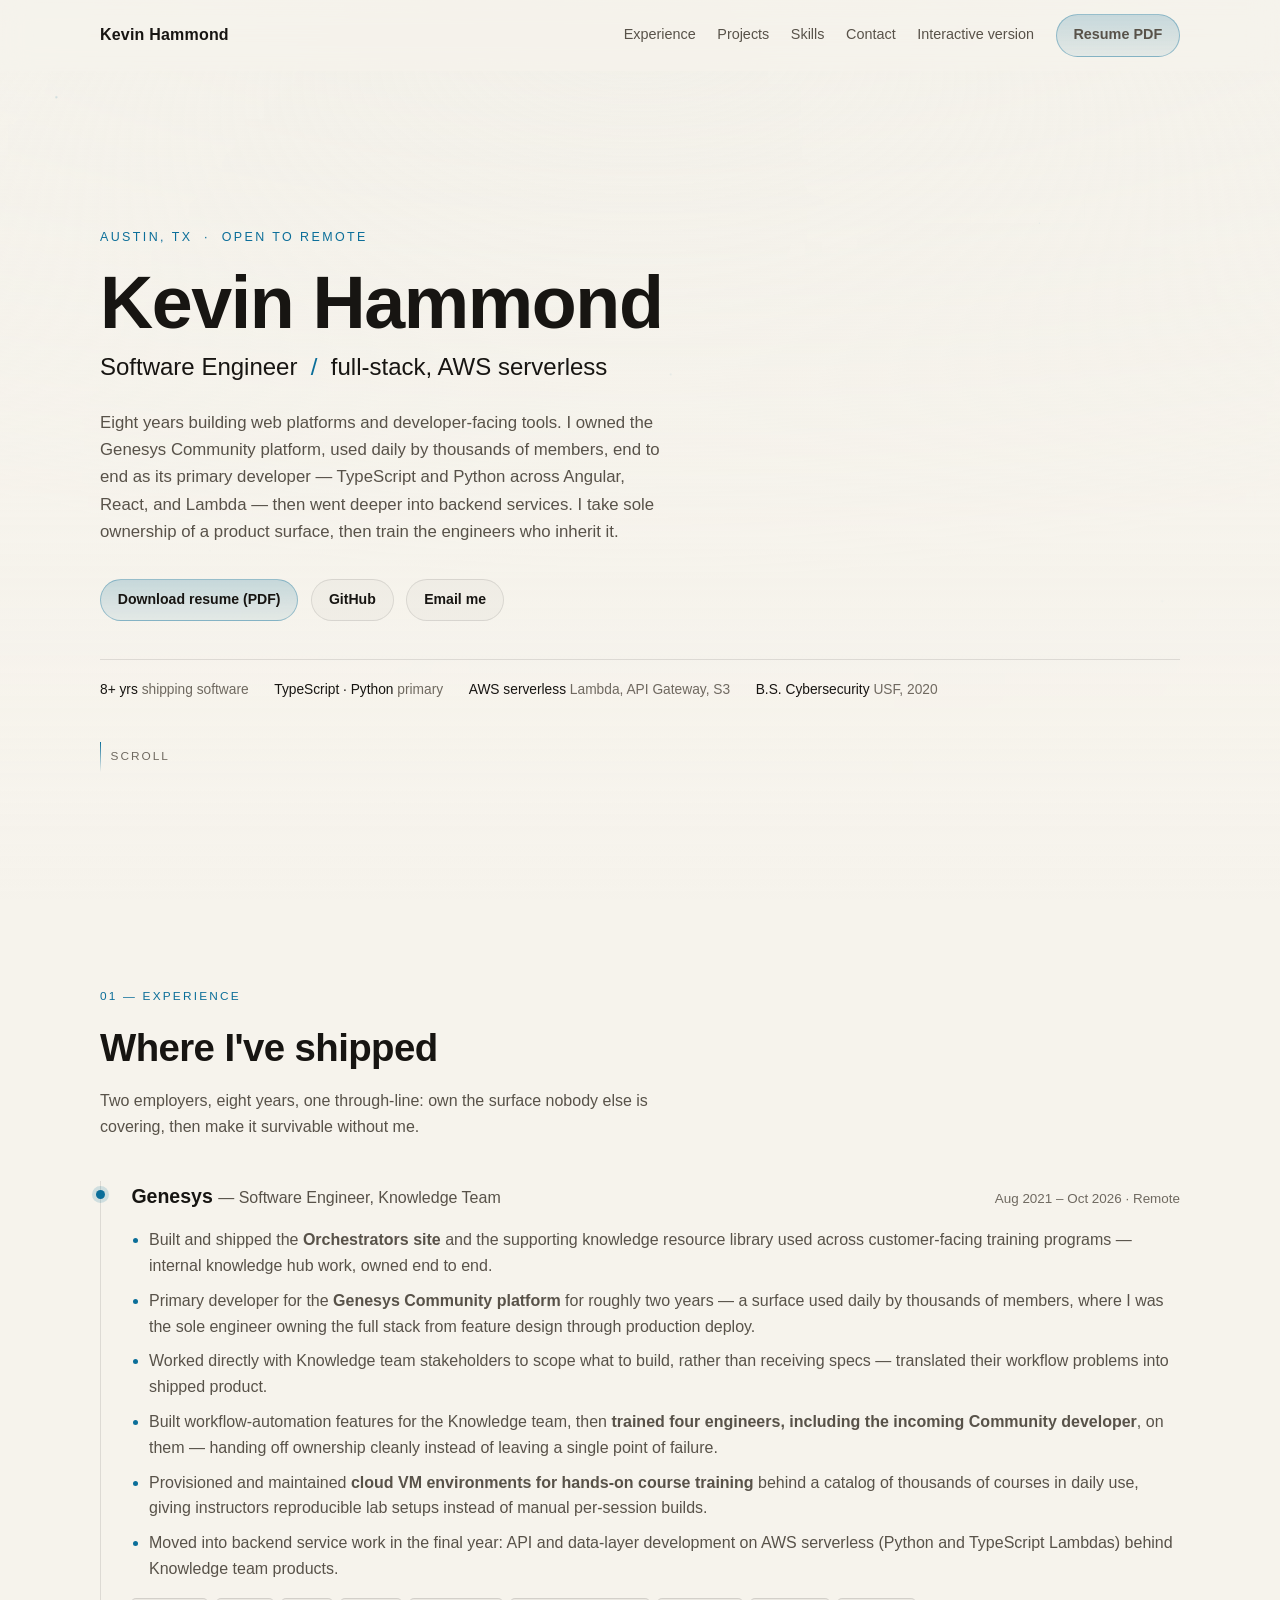
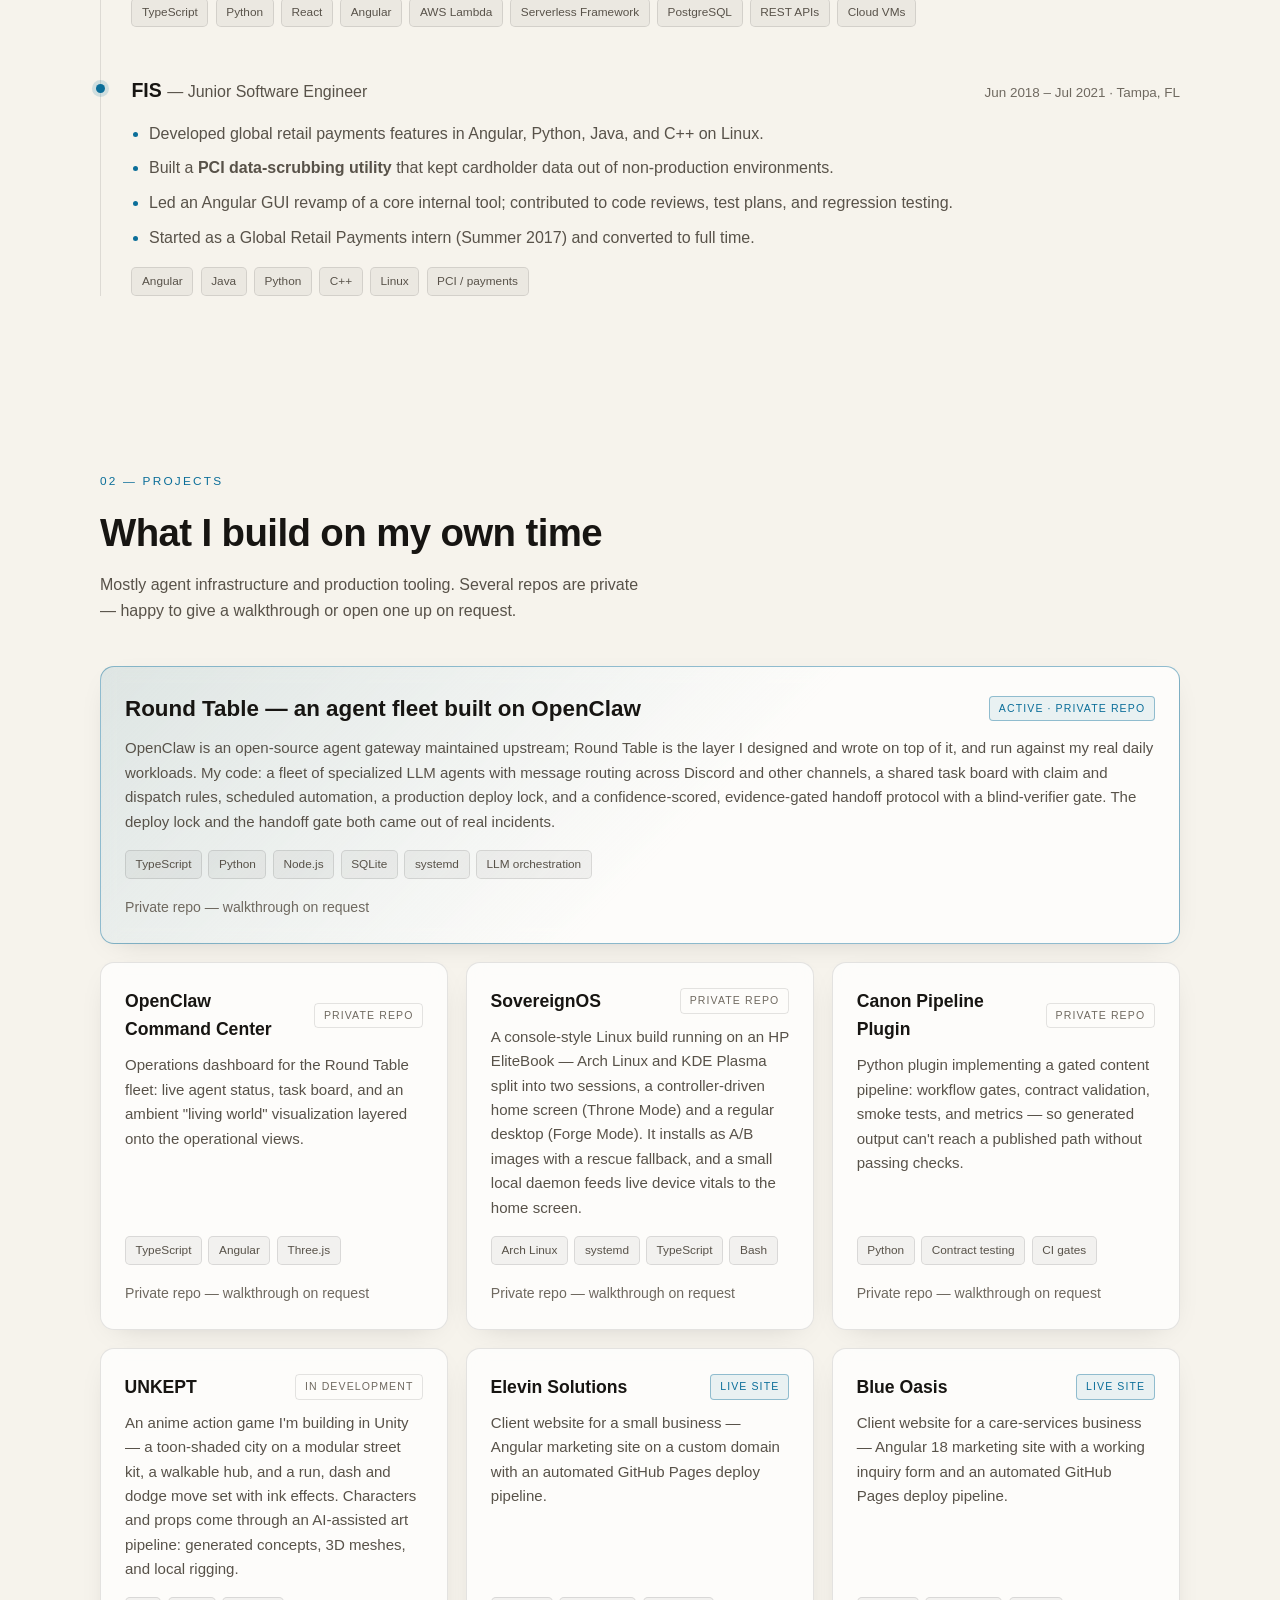
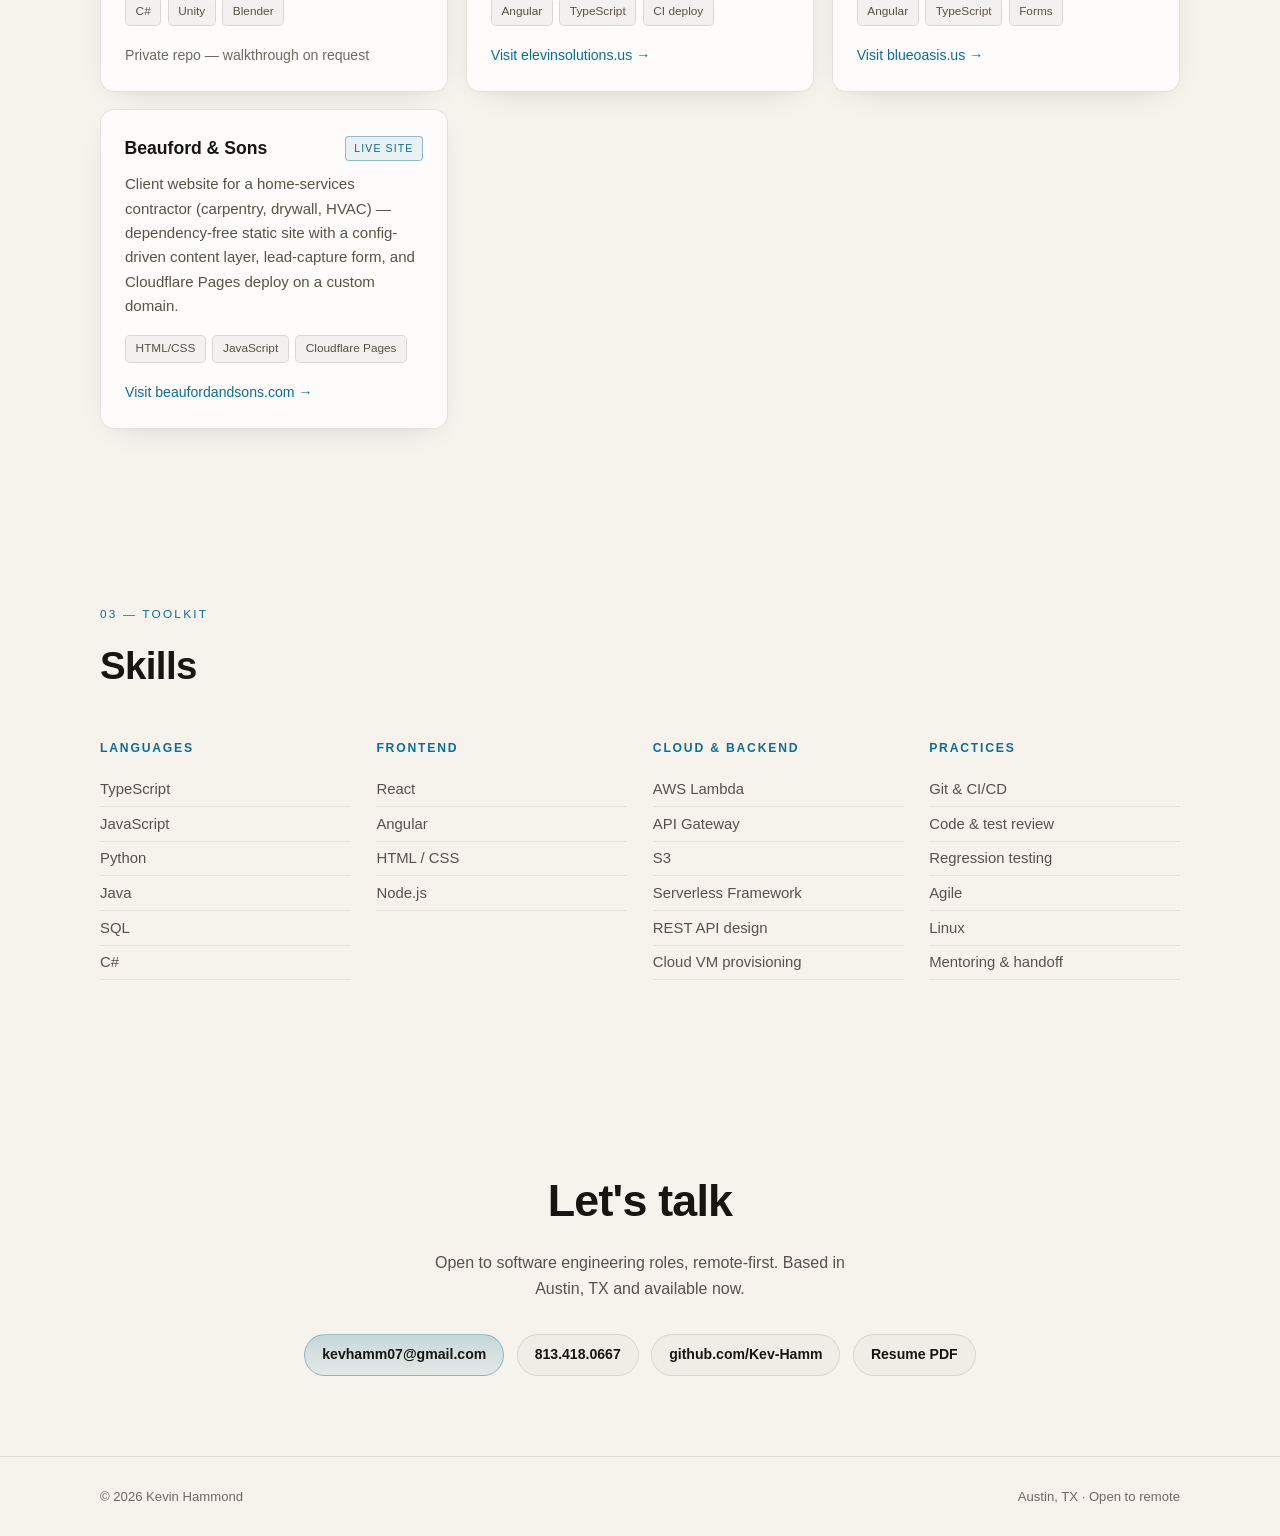
==== index.html @ 4c0f4d76 "Office room: play the UNKEPT demo on the Projects TV Projects → UNKEPT → ▶ Play demo (about 42 MB) l" ====
<!doctype html>
<html lang="en">
<head>
<meta charset="utf-8">
<meta http-equiv="Content-Security-Policy" content="default-src 'self'; script-src 'self' 'sha256-n4j+kO+Np57mkYcJ8xqIJp4hrYikuQZg3/+DXImaHH4=' 'wasm-unsafe-eval'; style-src 'self' 'unsafe-inline'; img-src 'self' data: blob:; connect-src 'self' blob: data:; frame-src 'self' https://kev-hamm.github.io https://blueoasis.us https://beaufordandsons.com; worker-src 'self' blob:; media-src 'self' blob:; font-src 'self'; object-src 'none'; base-uri 'none'; form-action 'self'">
<meta name="viewport" content="width=device-width, initial-scale=1, viewport-fit=cover">
<title>Kevin Hammond · Software Engineer</title>
<meta name="description" content="Kevin Hammond, Software Engineer in Austin, TX. Full-stack, AWS serverless. Eight years building web platforms and developer-facing tools.">
<meta property="og:title" content="Kevin Hammond · Software Engineer">
<meta property="og:description" content="Full-stack TypeScript and Python on AWS serverless. 8+ years shipping developer-facing platforms.">
<meta property="og:type" content="profile">
<meta name="theme-color" content="#f0c6b4">
<link rel="icon" href="data:image/svg+xml,%3Csvg xmlns=%22http://www.w3.org/2000/svg%22 viewBox=%220 0 16 16%22%3E%3Crect width=%2216%22 height=%2216%22 rx=%224%22 fill=%22%23241d2b%22/%3E%3Ccircle cx=%2211%22 cy=%2211%22 r=%222.4%22 fill=%22%23ffb35c%22/%3E%3C/svg%3E">
<script>
  // Route weak or unsupported devices to the existing site before anything heavy loads.
  // ?room=1 forces the 3D office; ?lofi=1 forces the lo-fi site.
  (function () {
    var LOFI = '/classic/';
    var q = new URLSearchParams(location.search);
    if (q.has('room')) { window.__roomForced = true; return; }
    var reason = null;
    if (q.has('lofi')) reason = 'requested';
    else if (window.matchMedia && matchMedia('(prefers-reduced-motion: reduce)').matches) reason = 'reduced-motion';
    else {
      try {
        var c = document.createElement('canvas');
        var gl = c.getContext('webgl2', { failIfMajorPerformanceCaveat: true });
        if (!gl) reason = 'no-webgl2';
        else {
          var dbg = gl.getExtension('WEBGL_debug_renderer_info');
          var r = dbg ? String(gl.getParameter(dbg.UNMASKED_RENDERER_WEBGL)) : '';
          if (/swiftshader|llvmpipe|softpipe|software|basic render/i.test(r)) reason = 'software-gl';
          var lose = gl.getExtension('WEBGL_lose_context'); if (lose) lose.loseContext();
        }
      } catch (e) { reason = 'no-webgl2'; }
      if (!reason && navigator.deviceMemory && navigator.deviceMemory < 3) reason = 'low-memory';
      if (!reason && navigator.hardwareConcurrency && navigator.hardwareConcurrency < 4) reason = 'few-cores';
    }
    if (reason) {
      window.__lofiReason = reason;
      document.documentElement.className = 'lofi-route';
      location.replace(LOFI);
    }
  })();
</script>
  <script type="module" crossorigin src="./assets/index-DgGe3nJS.js"></script>
  <link rel="stylesheet" crossorigin href="./assets/index-PUatevFd.css">
</head>
<body>
<a class="skip" href="#nav">Skip to sections</a>
<h1 class="sr-only">Kevin Hammond, Software Engineer</h1>

<div class="lofi-msg" role="status">Opening the lo-fi version… <a href="/classic/">kev-hamm.github.io</a></div>

<canvas id="scene" aria-hidden="true"></canvas>
<div id="tv-live" class="tv-live" hidden>
  <div class="tv-live__head">
    <b class="tv-live__title"></b>
    <a class="chip tv-live__visit" target="_blank" rel="noopener">Visit site ↗</a>
    <button type="button" class="chip tv-live__close">✕ Close <kbd>Esc</kbd></button>
  </div>
  <div class="tv-live__bar" role="group" aria-label="On the TV">
    <span class="chip tv-live__status" role="status"></span>
    <button type="button" class="chip tv-live__play"></button>
    <button type="button" class="chip tv-live__expand">⤢ Expand</button>
    <a class="chip tv-live__visit" target="_blank" rel="noopener">Visit site ↗</a>
  </div>
</div>
<div class="vignette" aria-hidden="true"></div>

<div id="loader" class="loader" role="status" aria-live="polite">
  <div class="loader__inner">
    <p class="loader__name">Kevin Hammond<span class="dot">.</span></p>
    <p class="loader__sub" id="loader-msg">Letting the evening light in…</p>
    <div class="loader__bar" aria-hidden="true"><span id="loader-bar"></span></div>
    <a class="loader__lofi" href="/classic/">Lo-fi version</a>
  </div>
</div>

<header class="top">
  <button class="brand" id="brand" type="button" aria-label="Kevin Hammond, back to the whole office">
    <span class="brand__name">Kevin Hammond<span class="dot">.</span></span>
    <span class="brand__sub">Software Engineer · Austin, TX · Open to remote</span>
  </button>
  <nav id="nav" class="nav" aria-label="Sections">
    <button type="button" data-section="about" aria-controls="panel" aria-expanded="false">About</button>
    <button type="button" data-section="work" aria-controls="panel" aria-expanded="false">Work</button>
    <button type="button" data-section="projects" aria-controls="panel" aria-expanded="false">Projects</button>
    <button type="button" data-section="contact" aria-controls="panel" aria-expanded="false">Contact</button>
  </nav>
</header>

<div id="hotspots" class="hotspots" aria-hidden="true">
  <button type="button" tabindex="-1" data-hot="work">Work</button>
  <button type="button" tabindex="-1" data-hot="projects">Projects</button>
  <button type="button" tabindex="-1" data-hot="about">About</button>
  <button type="button" tabindex="-1" data-hot="contact">Contact · knock</button>
  <button type="button" tabindex="-1" data-hot="duck" class="hot--duck">Quack</button>
</div>

<p id="hint" class="hint">Drag to spin the room</p>

<section id="panel" class="panel" role="region" aria-labelledby="panel-title" hidden>
  <div class="panel__bar">
    <button type="button" class="back" id="back">← Back to the office <kbd>Esc</kbd></button>
    <a class="chip chip--lofi lofi-inpanel" href="/classic/">Lo-fi version</a>
  </div>
  <div class="panel__body" id="panel-body"></div>
</section>

<footer class="bottom">
  <button type="button" id="credits-btn" class="chip" aria-controls="panel">Credits</button>
  <button type="button" id="sound-btn" class="chip" aria-pressed="false">Sound off</button>
  <a class="chip chip--lofi" href="/classic/" id="lofi-link">Lo-fi version</a>
</footer>
<button type="button" id="reset-view" class="chip reset-view" aria-label="Reset view: back to the front of the room">Reset view</button>

<div id="toast" class="toast" role="alertdialog" aria-labelledby="toast-text" hidden>
  <p id="toast-text">This device seems to be struggling with the 3D office.</p>
  <div class="toast__actions">
    <button type="button" id="toast-stay" class="chip">Stay</button>
    <a class="chip chip--accent" href="/classic/">Go lo-fi</a>
  </div>
</div>

<noscript><p class="noscript">This page needs JavaScript. The full résumé is at <a href="/classic/">kev-hamm.github.io</a>.</p></noscript>
</body>
</html>
---- assets/index-PUatevFd.css ----
:root{--paper:#fbf4e6;--paper-2:#f3e8d4;--panel:#fbf4e6f2;--ink:#241d2b;--ink-dim:#4d4456;--ink-faint:#7a7083;--line:#241d2b;--soft:#241d2b29;--accent:#2fc6b4;--accent-ink:#0c4a43;--link:#11766b;--amber:#b85a1f;--sun:#ffb35c;--ease:cubic-bezier(.22, .61, .36, 1);--safe-l:env(safe-area-inset-left,0px);--safe-r:env(safe-area-inset-right,0px);--safe-b:env(safe-area-inset-bottom,0px);--panel-w:min(460px, 46vw);--shadow:4px 4px 0 var(--ink)}*{box-sizing:border-box}html,body{height:100%;margin:0;overflow:hidden}html{background:radial-gradient(60% 45% at 12% 12%,#ffeec8d9,#ffeec800 70%),#f0c6b4 linear-gradient(#8fa8dc 0%,#b8bfe2 26%,#f0c6b4 58%,#ffd49c 82%,#f7c58e 100%)}body{color:var(--ink);-webkit-font-smoothing:antialiased;-webkit-tap-highlight-color:transparent;font-family:-apple-system,BlinkMacSystemFont,SF Pro Text,Inter,Segoe UI,Roboto,Helvetica,Arial,sans-serif;font-size:16px;line-height:1.55}a{color:var(--link);font-weight:600;text-decoration:none}a:hover{text-decoration:underline}button{font:inherit;color:inherit}:focus-visible{outline:3px solid var(--accent-ink);outline-offset:3px}.sr-only{clip:rect(0 0 0 0);white-space:nowrap;width:1px;height:1px;position:absolute;overflow:hidden}.skip{z-index:100;background:var(--ink);color:var(--paper);border-radius:0 0 10px;padding:.6rem 1rem;font-weight:700;position:absolute;top:0;left:-9999px}.skip:focus{left:0}.dot{color:var(--accent)}.muted{color:var(--ink-faint)}.lofi-msg{display:none}.lofi-route .lofi-msg{background:var(--paper);color:var(--ink-dim);z-index:200;place-items:center;display:grid;position:fixed;top:0;bottom:0;left:0;right:0}.lofi-route #loader{display:none}#scene{touch-action:none;outline:none;width:100%;height:100%;display:block;position:fixed;top:0;bottom:0;left:0;right:0}.vignette{pointer-events:none;background:radial-gradient(130% 100% at 50% 40%,#0000 60%,#783c282e 100%);position:fixed;top:0;bottom:0;left:0;right:0}.loader{z-index:60;transition:opacity .8s var(--ease);background:linear-gradient(#b8bfe2,#f0c6b4 55%,#ffd49c);place-items:center;display:grid;position:fixed;top:0;bottom:0;left:0;right:0}.is-ready .loader{opacity:0;pointer-events:none}.loader__inner{text-align:center;background:var(--paper);border:2px solid var(--ink);box-shadow:var(--shadow);border-radius:18px;padding:1.4rem 1.8rem}.loader__name{letter-spacing:-.03em;margin:0;font-size:clamp(1.9rem,6vw,3rem);font-weight:800}.loader__sub{color:var(--ink-dim);margin:.3rem 0 1rem;font-size:.9rem}.loader__bar{background:var(--paper-2);border:1.5px solid var(--ink);border-radius:6px;width:min(240px,60vw);height:6px;margin:0 auto;overflow:hidden}.loader__bar span{background:var(--sun);transform-origin:0;height:100%;transition:transform .25s linear;display:block;transform:scaleX(0)}.loader__lofi{color:var(--ink-dim);letter-spacing:.1em;text-transform:uppercase;margin-top:1rem;font-size:.75rem;display:inline-block}.top{z-index:20;padding:max(.9rem, env(safe-area-inset-top)) calc(1.1rem + var(--safe-r)) 0 calc(1.1rem + var(--safe-l));pointer-events:none;opacity:0;transition:opacity .8s .3s var(--ease);justify-content:space-between;align-items:flex-start;gap:1rem;display:flex;position:fixed;top:0;left:0;right:0}.is-ready .top,.is-ready .bottom{opacity:1}.top>*{pointer-events:auto}.brand{background:var(--paper);border:2px solid var(--ink);box-shadow:var(--shadow);text-align:left;cursor:pointer;border-radius:14px;padding:.35rem .8rem .4rem}.brand__name{letter-spacing:-.02em;font-size:1.15rem;font-weight:800;line-height:1.2;display:block}.brand__sub{color:var(--ink-dim);font-size:.76rem;display:block}.nav{background:var(--paper);border:2px solid var(--ink);box-shadow:var(--shadow);border-radius:999px;gap:.25rem;padding:.25rem;display:flex}.nav button{color:var(--ink);letter-spacing:.08em;text-transform:uppercase;cursor:pointer;background:0 0;border:0;border-radius:999px;padding:.42rem .95rem;font-size:.8rem;font-weight:800;transition:background .2s,color .2s}.nav button:hover{background:var(--paper-2)}.nav button[aria-current=true]{background:var(--ink);color:var(--paper)}.bottom{left:calc(1rem + var(--safe-l));bottom:calc(.9rem + var(--safe-b));z-index:20;opacity:0;transition:opacity .8s .3s var(--ease);gap:.45rem;display:flex;position:fixed}.chip{border:2px solid var(--ink);background:var(--paper);color:var(--ink);letter-spacing:.09em;text-transform:uppercase;cursor:pointer;box-shadow:2px 2px 0 var(--ink);border-radius:999px;align-items:center;gap:.35rem;padding:.36rem .8rem;font-size:.7rem;font-weight:800;display:inline-flex}.chip:hover{background:var(--paper-2);text-decoration:none}.reset-view{right:calc(1rem + var(--safe-r));bottom:calc(.9rem + var(--safe-b));z-index:20;opacity:0;pointer-events:none;min-width:44px;min-height:44px;transition:opacity .3s var(--ease);justify-content:center;position:fixed}.reset-view.is-on{opacity:1;pointer-events:auto}.has-panel .reset-view{opacity:0!important;pointer-events:none!important}.chip[aria-pressed=true]{background:var(--sun)}.chip--lofi:before{content:"";background:var(--ink);border-radius:2px;width:7px;height:7px}.chip--accent{background:var(--accent);color:var(--ink)}.tv-live{pointer-events:none;position:fixed;top:0;bottom:0;left:0;right:0;overflow:hidden}.tv-live[hidden],.tv-live [hidden]{display:none!important}.tv-live.is-away{visibility:hidden}.tv-live iframe{transform-origin:0 0;opacity:0;pointer-events:none;background:#fff;border:0;width:1280px;height:720px;position:absolute;top:0;left:0}.tv-live iframe.is-on{opacity:1;pointer-events:auto;transition:opacity .35s var(--ease)}.tv-live__bar{pointer-events:auto;white-space:nowrap;gap:.4rem;display:flex;position:absolute;top:0;left:0}.tv-live .chip{min-height:44px}.tv-live__status{cursor:default;background:var(--paper-2)}.tv-live__head{display:none}.tv-live.is-expanded{z-index:80;visibility:visible;pointer-events:auto;background:#241d2bf0}.tv-live.is-expanded .tv-live__bar{display:none}.tv-live.is-expanded .tv-live__head{top:max(8px, env(safe-area-inset-top));left:calc(8px + var(--safe-l));right:calc(8px + var(--safe-r));align-items:center;gap:.5rem;height:44px;display:flex;position:absolute}.tv-live__title{text-overflow:ellipsis;white-space:nowrap;min-width:0;color:var(--paper);flex:1;font-size:1rem;overflow:hidden}.tv-live__close kbd{font:inherit;border:1.5px solid var(--ink-faint);border-radius:5px;padding:0 .3rem;font-size:.6rem}.tv-live.is-expanded iframe{left:calc(8px + var(--safe-l));top:calc(max(8px, env(safe-area-inset-top)) + 52px);width:calc(100% - 16px - var(--safe-l) - var(--safe-r));height:calc(100% - max(8px, env(safe-area-inset-top)) - 60px - var(--safe-b));border:2px solid var(--ink);box-shadow:var(--shadow);border-radius:12px;transform:none!important}.hotspots{pointer-events:none;z-index:10;position:fixed;top:0;bottom:0;left:0;right:0}.hotspots button{pointer-events:auto;cursor:pointer;border:2px solid var(--ink);background:var(--paper);color:var(--ink);letter-spacing:.1em;text-transform:uppercase;box-shadow:2px 2px 0 var(--ink);opacity:0;transition:opacity .35s var(--ease), background .2s;white-space:nowrap;border-radius:999px;padding:.26rem .62rem .28rem;font-size:.68rem;font-weight:800;position:absolute;top:0;left:0}.hotspots button:after{content:"";background:var(--accent);border:2px solid var(--ink);width:8px;height:8px;animation:ping 2.4s var(--ease) infinite;border-radius:50%;margin-left:-4px;position:absolute;bottom:-9px;left:50%}.hotspots button.is-on{opacity:1}.hotspots button.hot--below:after{top:-9px;bottom:auto}.hotspots button:after{translate:var(--dot-x,0px) 0}.hotspots button:not(.is-on){pointer-events:none}.hotspots button.is-hover{background:var(--accent)}.hotspots .hot--duck:after{background:#f3c431}.hotspots .hot--duck{opacity:0;font-weight:700}.hotspots .hot--duck.is-on{opacity:.92}.has-panel .hotspots button{pointer-events:none;opacity:0!important}@keyframes ping{0%,to{transform:scale(1)}50%{transform:scale(1.35)}}.hint{left:50%;bottom:calc(1rem + var(--safe-b));z-index:15;border:1.5px solid var(--ink);color:var(--ink);opacity:0;transition:opacity .6s var(--ease);pointer-events:none;white-space:nowrap;background:#fbf4e6e0;border-radius:999px;margin:0;padding:.3rem .8rem;font-size:.8rem;font-weight:600;position:fixed;transform:translate(-50%)}.hint.is-on{opacity:1}.has-panel .hint{opacity:0}.panel{z-index:30;top:4.9rem;right:calc(.9rem + var(--safe-r));width:var(--panel-w);background:var(--panel);border:2px solid var(--ink);box-shadow:6px 6px 0 var(--ink);opacity:0;transition:transform .45s var(--ease), opacity .35s var(--ease);border-radius:20px;flex-direction:column;display:flex;position:fixed;bottom:.9rem;transform:translate(24px)}.panel.is-open{opacity:1;transform:none}.panel[hidden],.toast[hidden]{display:none}.panel__bar{flex:none;justify-content:space-between;align-items:center;gap:.5rem;padding:.7rem .8rem 0;display:flex}.back{border:2px solid var(--ink);background:var(--paper);color:var(--ink);letter-spacing:.09em;text-transform:uppercase;cursor:pointer;box-shadow:2px 2px 0 var(--ink);border-radius:999px;align-items:center;gap:.5rem;margin-bottom:5px;padding:.45rem .85rem;font-size:.74rem;font-weight:800;display:inline-flex}.back:hover{background:var(--paper-2)}.back kbd{font:inherit;color:var(--ink-dim);border:1.5px solid var(--ink-faint);border-radius:5px;padding:0 .3rem;font-size:.62rem}.panel__body{overscroll-behavior:contain;-webkit-overflow-scrolling:touch;flex:1;padding:.6rem 1.4rem 1.6rem;overflow-y:auto}.panel h2{letter-spacing:-.025em;outline:none;margin:.1rem 0 .4rem;font-size:clamp(1.6rem,3vw,2.2rem);font-weight:800;line-height:1.08}.panel h3{letter-spacing:-.01em;margin:1.2rem 0 .3rem;font-size:1.12rem}.panel p{color:var(--ink-dim);margin:.5rem 0}.eyebrow{letter-spacing:.14em;text-transform:uppercase;font-size:.74rem;font-weight:800;color:var(--amber)!important;margin:.4rem 0 0!important}.lede{font-size:1.03rem;color:var(--ink)!important}.tags{flex-wrap:wrap;gap:.35rem;margin:.6rem 0 0;padding:0;list-style:none;display:flex}.tags li{color:var(--accent-ink);background:#2fc6b429;border:1.5px solid #0c4a4359;border-radius:999px;padding:.14rem .6rem;font-size:.74rem;font-weight:600}.pill{border:2px solid var(--ink);color:var(--ink);background:var(--paper);cursor:pointer;box-shadow:3px 3px 0 var(--ink);border-radius:999px;justify-content:center;align-items:center;padding:.6rem 1.15rem;font-size:.92rem;font-weight:700;line-height:1.2;display:inline-flex}.pill:hover{background:var(--paper-2);text-decoration:none}.pill:active{box-shadow:1px 1px 0 var(--ink);transform:translate(2px,2px)}.pill--accent{background:var(--accent)}.pill--accent:hover{background:#4fd9c8}.pill--big{width:100%;padding:.85rem 1.1rem;font-size:1rem}.actions{flex-wrap:wrap;gap:.6rem;margin-top:1.2rem;display:flex}.stats{grid-template-columns:1fr 1fr;gap:.5rem;margin:1rem 0;display:grid}.stats div{border:2px solid var(--ink);background:var(--paper-2);border-radius:12px;padding:.6rem .75rem}.stats b{font-size:1rem;display:block}.stats span{color:var(--ink-dim);font-size:.84rem}.skills{grid-template-columns:1fr 1fr;gap:.8rem 1rem;display:grid}.skills__k{font-size:.85rem;font-weight:700;color:var(--ink)!important;margin:0!important}.tabs{gap:.5rem;margin:1rem 0 .2rem;display:flex}.tabs button{border:2px solid var(--ink);background:var(--paper);color:var(--ink-dim);cursor:pointer;border-radius:12px;flex:1;justify-content:center;align-items:center;gap:.45rem;padding:.55rem .6rem;font-weight:800;display:flex}.tabs button small{color:var(--ink-faint);font-weight:600}.tabs button[aria-selected=true]{color:var(--ink);background:var(--paper-2);box-shadow:3px 3px 0 var(--ink)}.swatch{border:1.5px solid var(--ink);border-radius:3px;width:10px;height:10px}.role h3 span{color:var(--ink-dim);margin-left:.3rem;font-size:.95rem;font-weight:500}.role__when{font-size:.88rem;color:var(--ink-faint)!important;margin:0!important}.bullets{color:var(--ink-dim);margin:.7rem 0 0;padding-left:1.1rem}.bullets li{margin:.35rem 0}.bullets b{color:var(--ink)}.carts{grid-template-columns:1fr 1fr;gap:.45rem;margin:1rem 0 0;padding:0;list-style:none;display:grid}.carts button{text-align:left;border:2px solid var(--ink);background:var(--paper);cursor:pointer;border-radius:12px;grid-template-rows:auto auto;grid-template-columns:auto 1fr;align-items:center;column-gap:.55rem;width:100%;padding:.5rem .6rem;display:grid}.carts button:hover{background:var(--paper-2)}.carts button[aria-pressed=true]{box-shadow:3px 3px 0 var(--ink);background:#2fc6b438}.carts__g{color:var(--accent-ink);text-align:center;grid-row:span 2;width:1.6rem;font-size:1.2rem}.carts__t{color:var(--ink);font-size:.85rem;font-weight:700;line-height:1.2}.carts__b{color:var(--ink-faint);text-transform:uppercase;letter-spacing:.08em;font-size:.66rem;font-weight:700}.carts__b.is-live{color:var(--amber)}.proj{border:2px solid var(--ink);background:var(--paper-2);border-radius:14px;margin-top:.9rem;padding:.9rem}.proj img{aspect-ratio:16/10;object-fit:cover;border:2px solid var(--ink);background:#ddd;border-radius:9px;width:100%;height:auto;margin-bottom:.7rem;display:block}.proj img.is-169{aspect-ratio:16/9}.proj__note{margin:-.4rem 0 .5rem;font-size:.78rem}.proj h3{margin-top:.3rem}.badge{border:1.5px solid var(--ink-faint);border-radius:999px;padding:.12rem .55rem;font-size:.7rem;font-weight:700;display:inline-block;color:var(--ink-dim)!important;margin:0!important}.badge--live{border-color:var(--amber);color:var(--amber)!important}.proj__link{font-weight:700}.contact{gap:.6rem;margin-top:1.1rem;display:grid}.duck{gap:.6rem;margin-top:.8rem;display:grid}.duck textarea{resize:vertical;border:2px solid var(--ink);width:100%;min-height:4.5rem;color:var(--ink);font:inherit;background:#fffaf0;border-radius:12px;padding:.7rem .8rem}.duck__row{flex-wrap:wrap;gap:.6rem;display:flex}.duck__row .pill{min-width:44px;min-height:44px}.duck__mic{gap:.45rem}.duck__dot{background:#e5484d;border-radius:50%;width:.6rem;height:.6rem;display:none}.duck__mic[aria-pressed=true]{background:var(--paper-2)}.duck__mic[aria-pressed=true] .duck__dot{animation:1.1s ease-in-out infinite duck-pulse;display:inline-block}@keyframes duck-pulse{50%{opacity:.35;transform:scale(.75)}}.duck__status{min-height:1.3em;margin:.5rem 0 0;font-size:.9rem;font-weight:700}.duck__note{margin:.2rem 0 0;font-size:.82rem}.duck__reply{min-height:1.6em;font-size:1.05rem;font-weight:700;color:var(--amber)!important}.extra{letter-spacing:.1em;text-transform:uppercase;color:var(--ink-faint);border:1.5px dashed var(--ink-faint);border-radius:999px;padding:.05rem .5rem;font-size:.7rem;font-weight:800;display:inline-block}.credits{color:var(--ink-dim);padding-left:1.1rem;font-size:.9rem}.credits li{margin:.3rem 0}.lofi-inpanel{display:none}.toast{z-index:70;background:var(--paper);border:2px solid var(--ink);width:min(92vw,420px);box-shadow:var(--shadow);border-radius:16px;padding:.9rem 1rem;position:fixed;bottom:4rem;left:50%;transform:translate(-50%)}.toast p{color:var(--ink);margin:0 0 .6rem;font-size:.92rem}.toast__actions{gap:.5rem;display:flex}.noscript{z-index:99;background:var(--paper);border:2px solid var(--ink);border-radius:12px;padding:.6rem .9rem;position:fixed;top:auto;bottom:1rem;left:1rem;right:1rem}@media (max-height:520px) and (min-aspect-ratio:1){.top{padding-top:max(.5rem, env(safe-area-inset-top))}.brand{border-radius:11px;padding:.2rem .6rem .25rem}.brand__name{font-size:.95rem}.brand__sub{font-size:.66rem}.nav{gap:.1rem;padding:.15rem}.nav button{padding:.34rem .66rem;font-size:.7rem}.panel{width:min(430px,47vw);box-shadow:4px 4px 0 var(--ink);border-radius:16px;top:3.5rem;bottom:.55rem}.panel__body{padding:.4rem 1rem 1.2rem}.panel h2{font-size:1.42rem}.bottom{bottom:calc(.5rem + var(--safe-b))}.chip{padding:.28rem .62rem;font-size:.62rem}.hint{bottom:calc(.55rem + var(--safe-b));padding:.22rem .7rem;font-size:.7rem}.reset-view{bottom:calc(.5rem + var(--safe-b))}.hotspots .hot--duck{display:none}.tv-live__bar{flex-direction:column;align-items:flex-start}}@media (max-aspect-ratio:1){.top{flex-direction:column;align-items:stretch;gap:.55rem;padding-left:.8rem;padding-right:.8rem}.brand{align-self:flex-start}.brand__name{font-size:1.1rem}.nav{justify-content:space-between}.nav button{letter-spacing:.06em;flex:1;padding:.5rem .2rem;font-size:.72rem}.bottom{justify-content:center;left:.8rem;right:.8rem}.reset-view{right:.8rem;bottom:calc(3.6rem + var(--safe-b))}.hint{white-space:normal;text-align:center;width:max-content;max-width:88vw;font-size:.76rem;bottom:3.7rem}.panel{width:auto;height:48vh;height:48dvh;box-shadow:0 -3px 0 var(--ink), 4px 4px 0 var(--ink);border-radius:20px 20px 16px 16px;top:auto;bottom:.5rem;left:.5rem;right:.5rem;transform:translateY(30px)}.panel.is-open{transform:none}.panel__body{padding:.4rem 1.1rem 1.4rem}.skills{grid-template-columns:1fr}.has-panel .brand,.has-panel .bottom{display:none}.has-panel .lofi-inpanel{display:inline-flex}.hotspots .hot--duck{display:none}}@media (prefers-reduced-motion:reduce){*{transition-duration:.01ms!important;animation:none!important}}
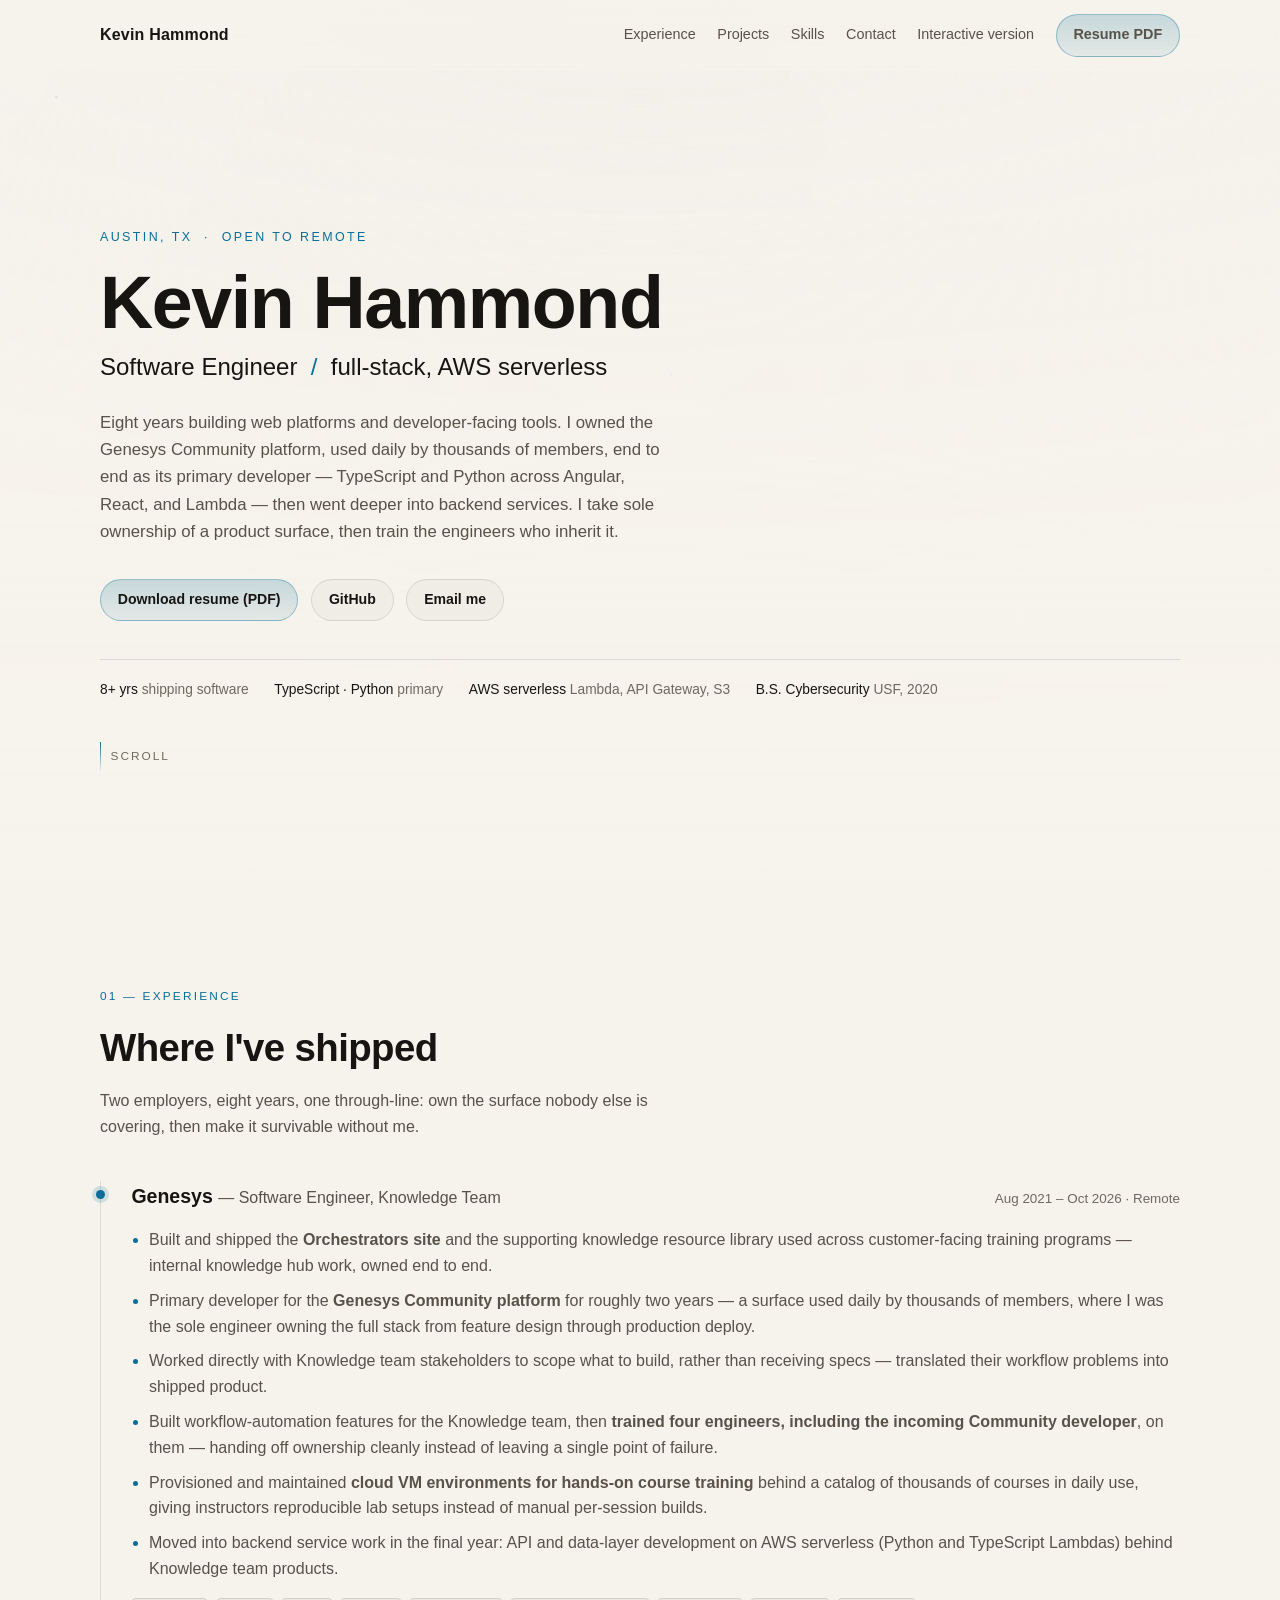
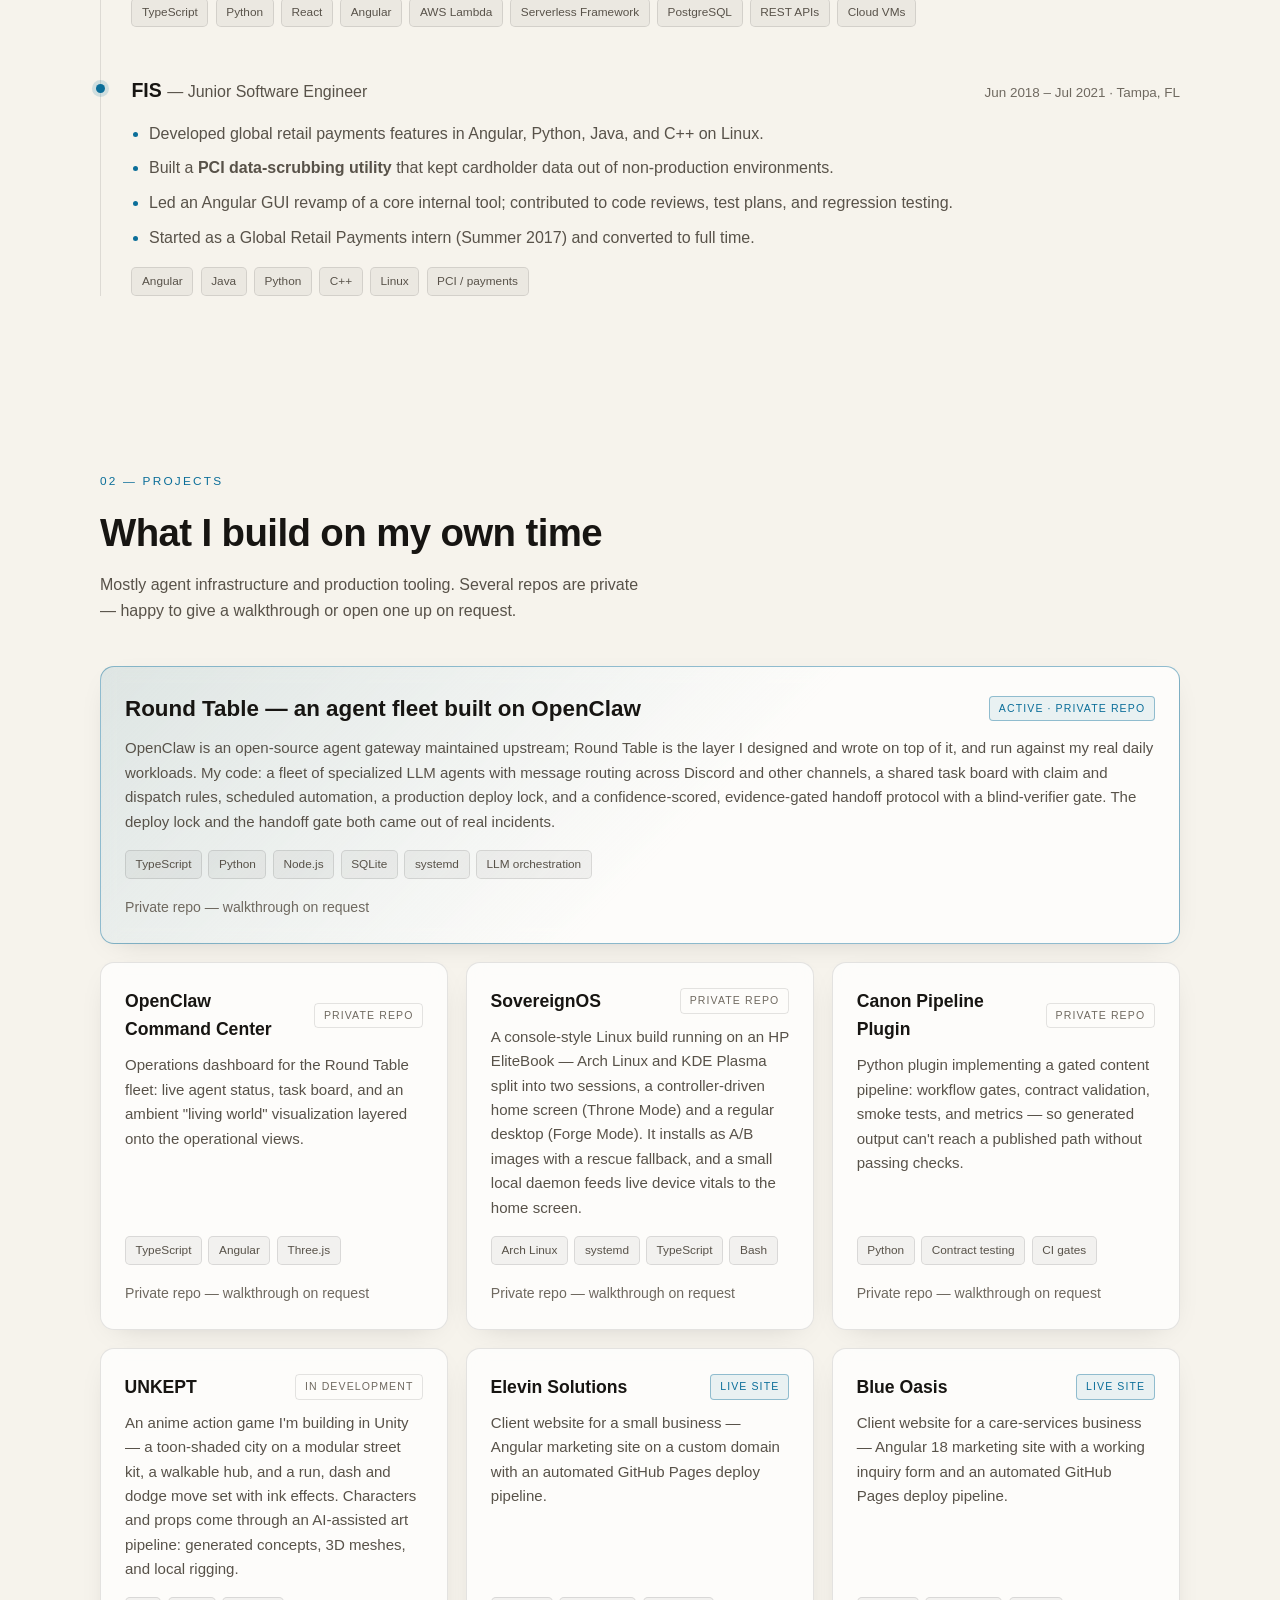
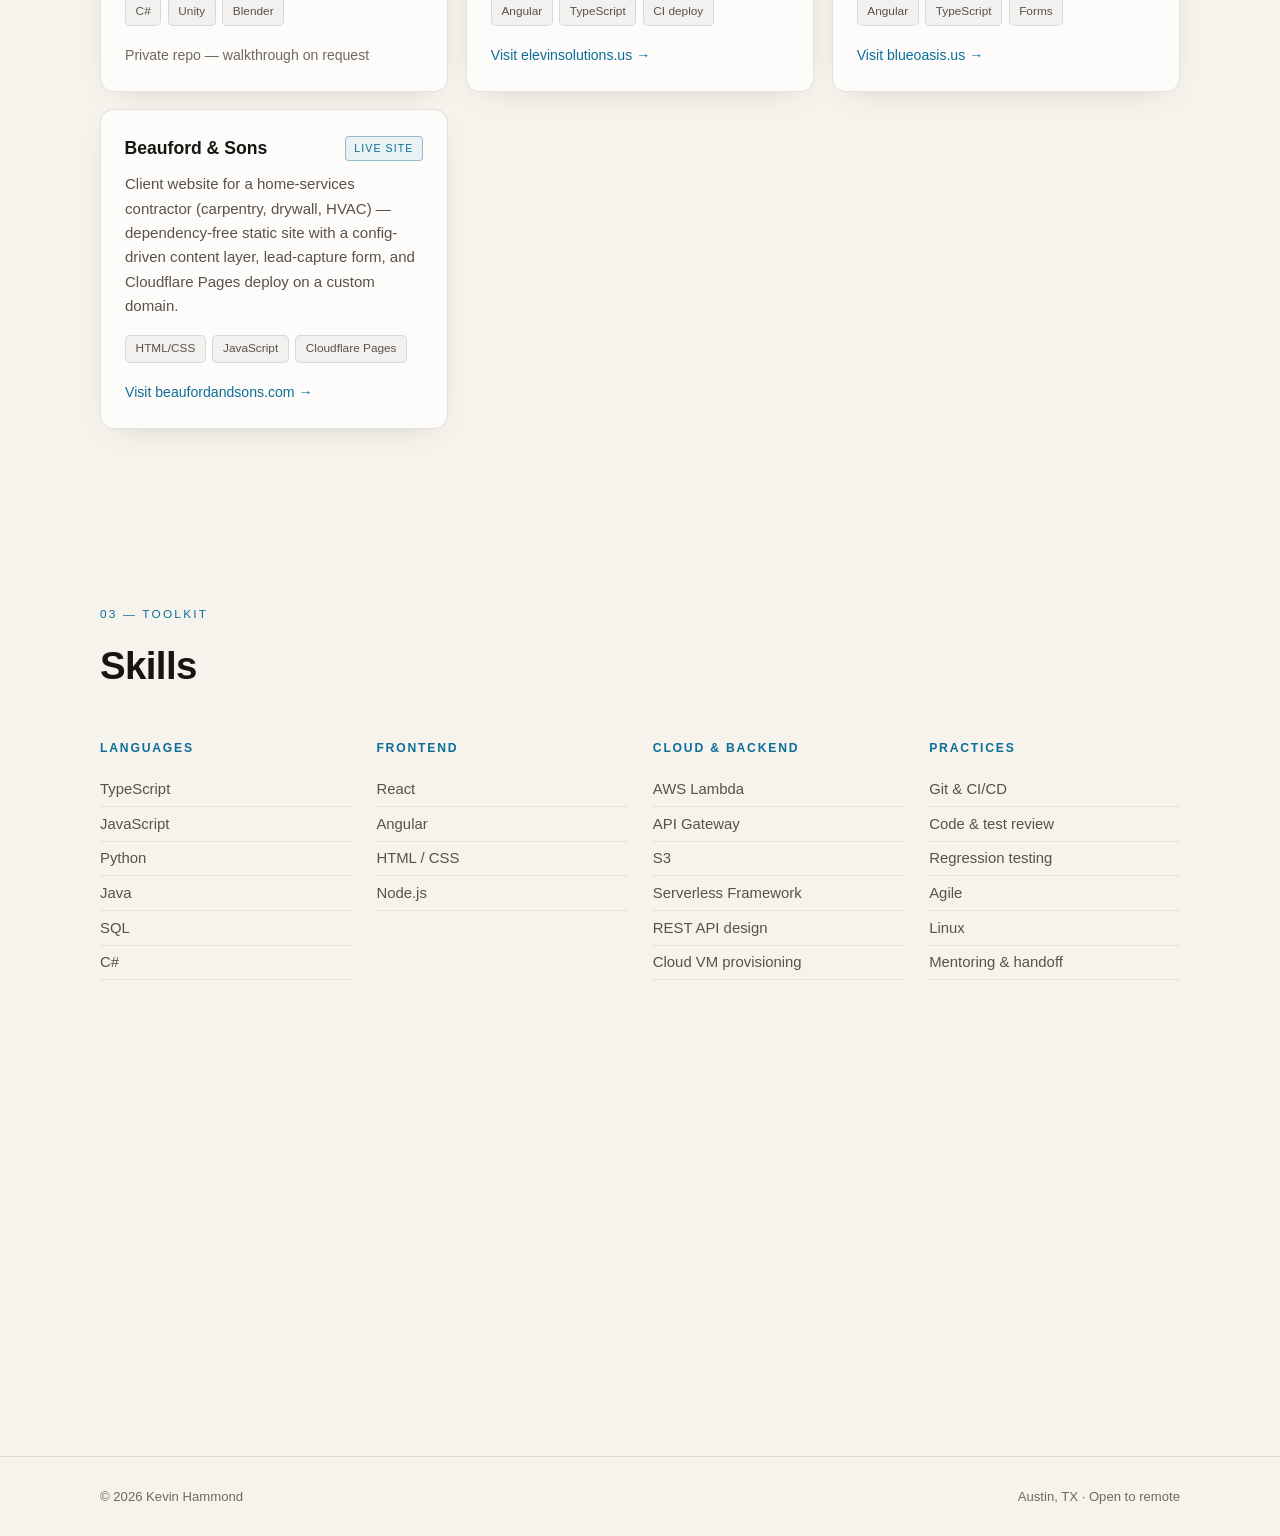
==== commit cb168d83: "Revert "Office room: play the UNKEPT demo on the Projects TV" (4c0f4d7) Kev reported the site crashi" ====
--- a/index.html
+++ b/index.html
@@ -2,7 +2,7 @@
 <html lang="en">
 <head>
 <meta charset="utf-8">
-<meta http-equiv="Content-Security-Policy" content="default-src 'self'; script-src 'self' 'sha256-n4j+kO+Np57mkYcJ8xqIJp4hrYikuQZg3/+DXImaHH4=' 'wasm-unsafe-eval'; style-src 'self' 'unsafe-inline'; img-src 'self' data: blob:; connect-src 'self' blob: data:; frame-src 'self' https://kev-hamm.github.io https://blueoasis.us https://beaufordandsons.com; worker-src 'self' blob:; media-src 'self' blob:; font-src 'self'; object-src 'none'; base-uri 'none'; form-action 'self'">
+<meta http-equiv="Content-Security-Policy" content="default-src 'self'; script-src 'self' 'sha256-n4j+kO+Np57mkYcJ8xqIJp4hrYikuQZg3/+DXImaHH4=' 'wasm-unsafe-eval'; style-src 'self' 'unsafe-inline'; img-src 'self' data: blob:; connect-src 'self' blob: data:; frame-src 'self' https://blueoasis.us https://beaufordandsons.com; worker-src 'self' blob:; media-src 'self' blob:; font-src 'self'; object-src 'none'; base-uri 'none'; form-action 'self'">
 <meta name="viewport" content="width=device-width, initial-scale=1, viewport-fit=cover">
 <title>Kevin Hammond · Software Engineer</title>
 <meta name="description" content="Kevin Hammond, Software Engineer in Austin, TX. Full-stack, AWS serverless. Eight years building web platforms and developer-facing tools.">
@@ -43,7 +43,7 @@
     }
   })();
 </script>
-  <script type="module" crossorigin src="./assets/index-DgGe3nJS.js"></script>
+  <script type="module" crossorigin src="./assets/index-Cp6Yaq3l.js"></script>
   <link rel="stylesheet" crossorigin href="./assets/index-PUatevFd.css">
 </head>
 <body>
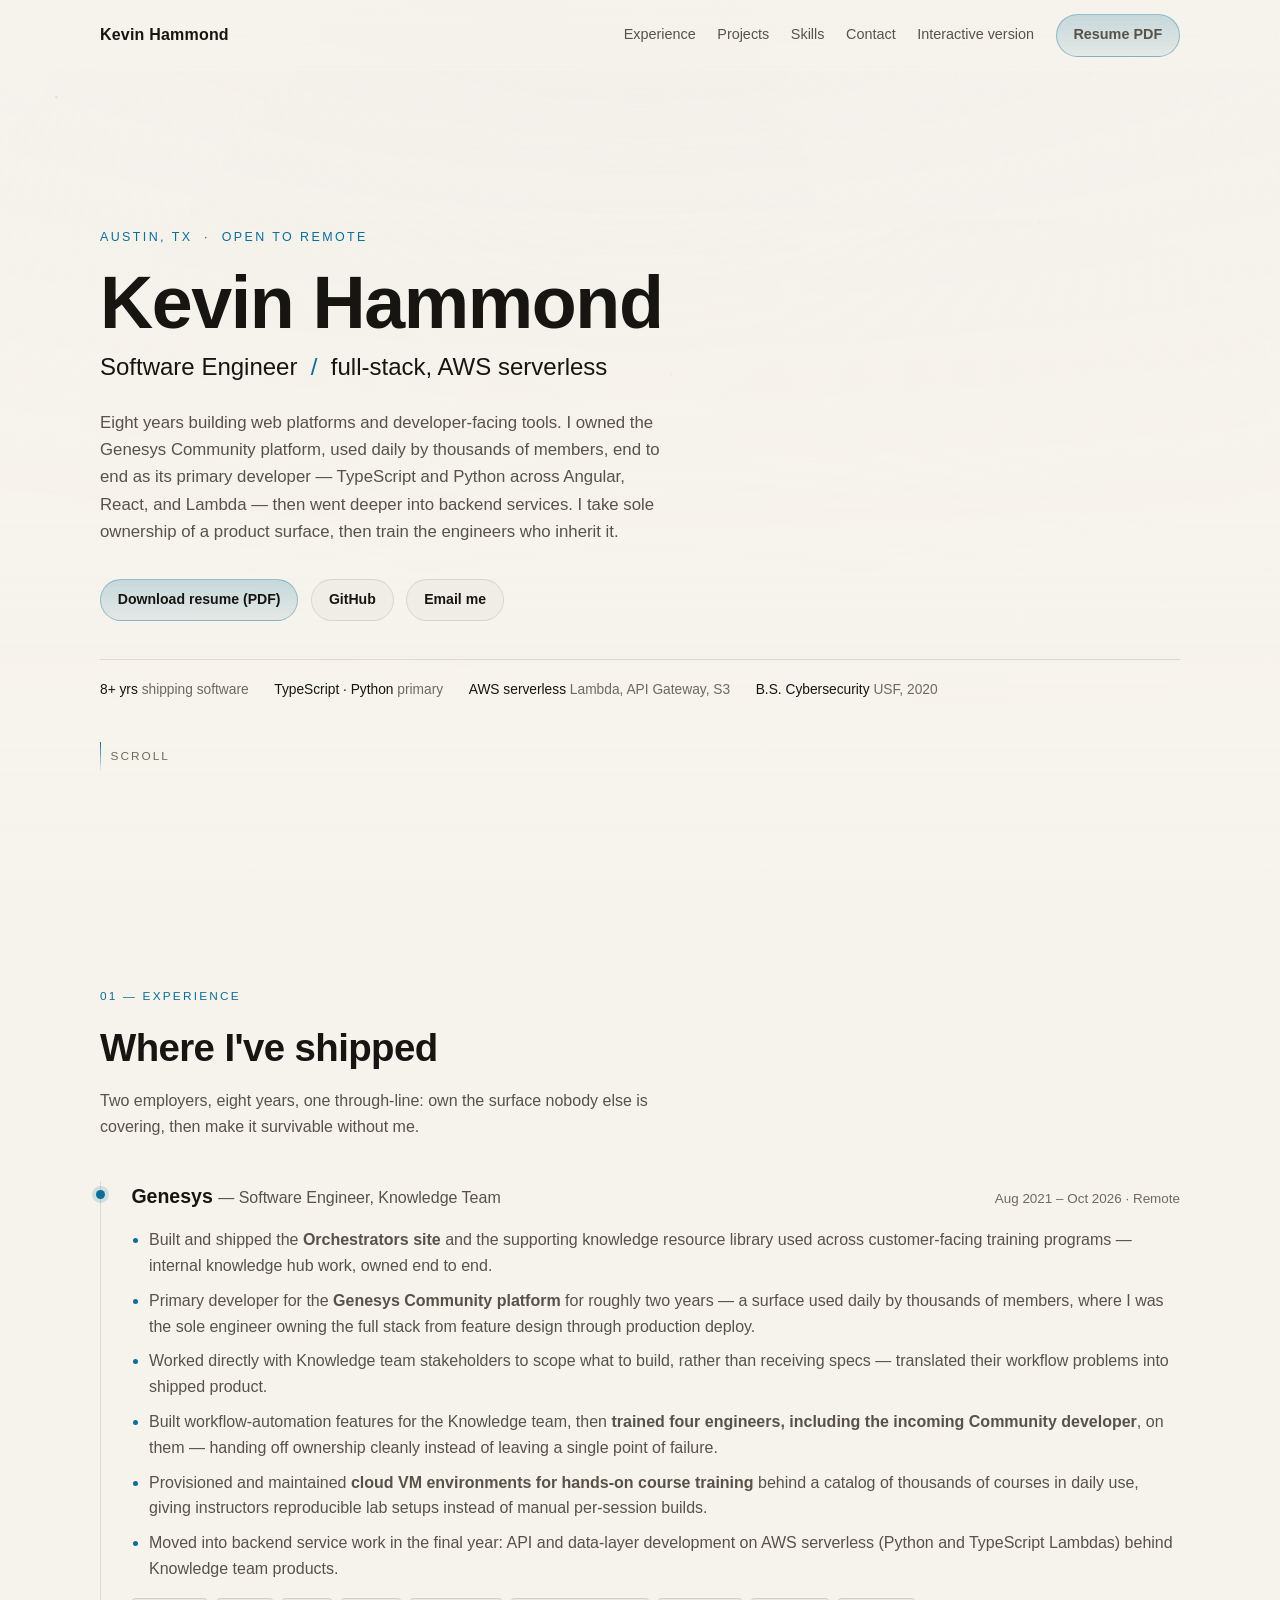
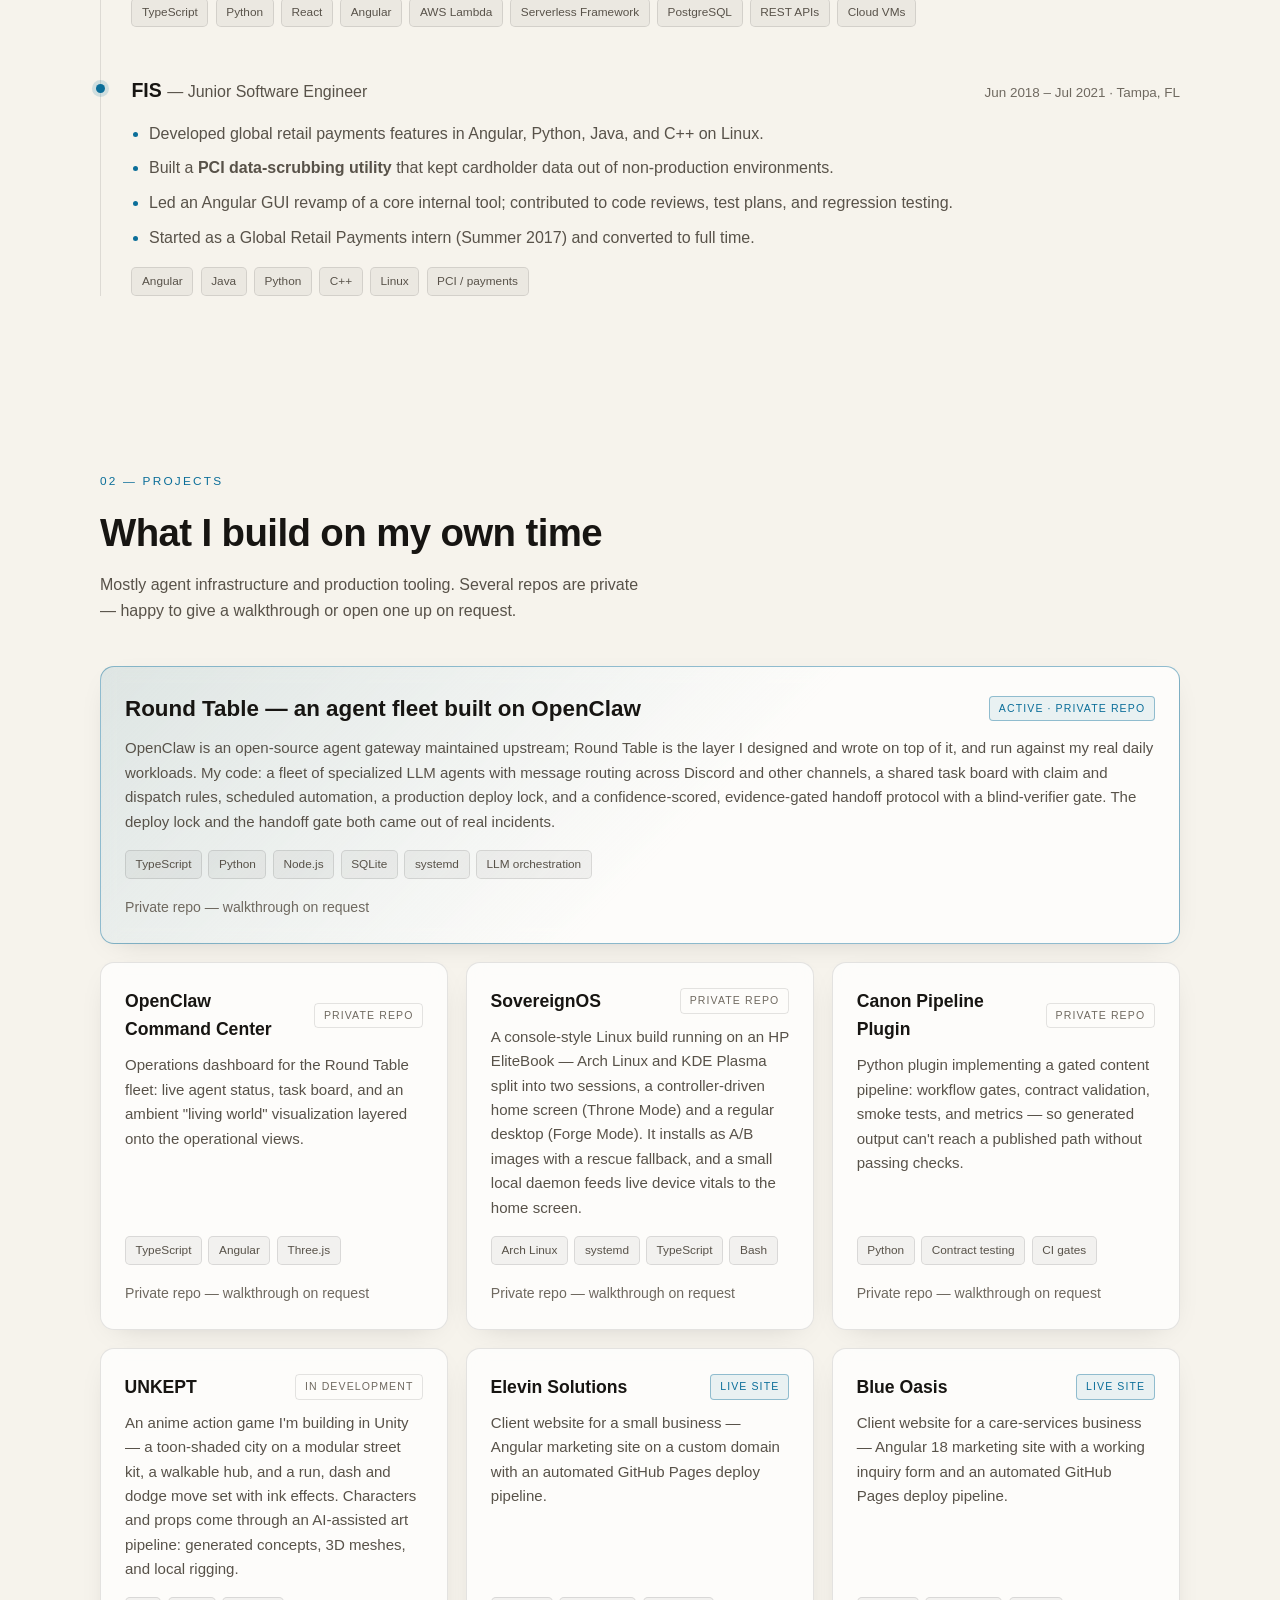
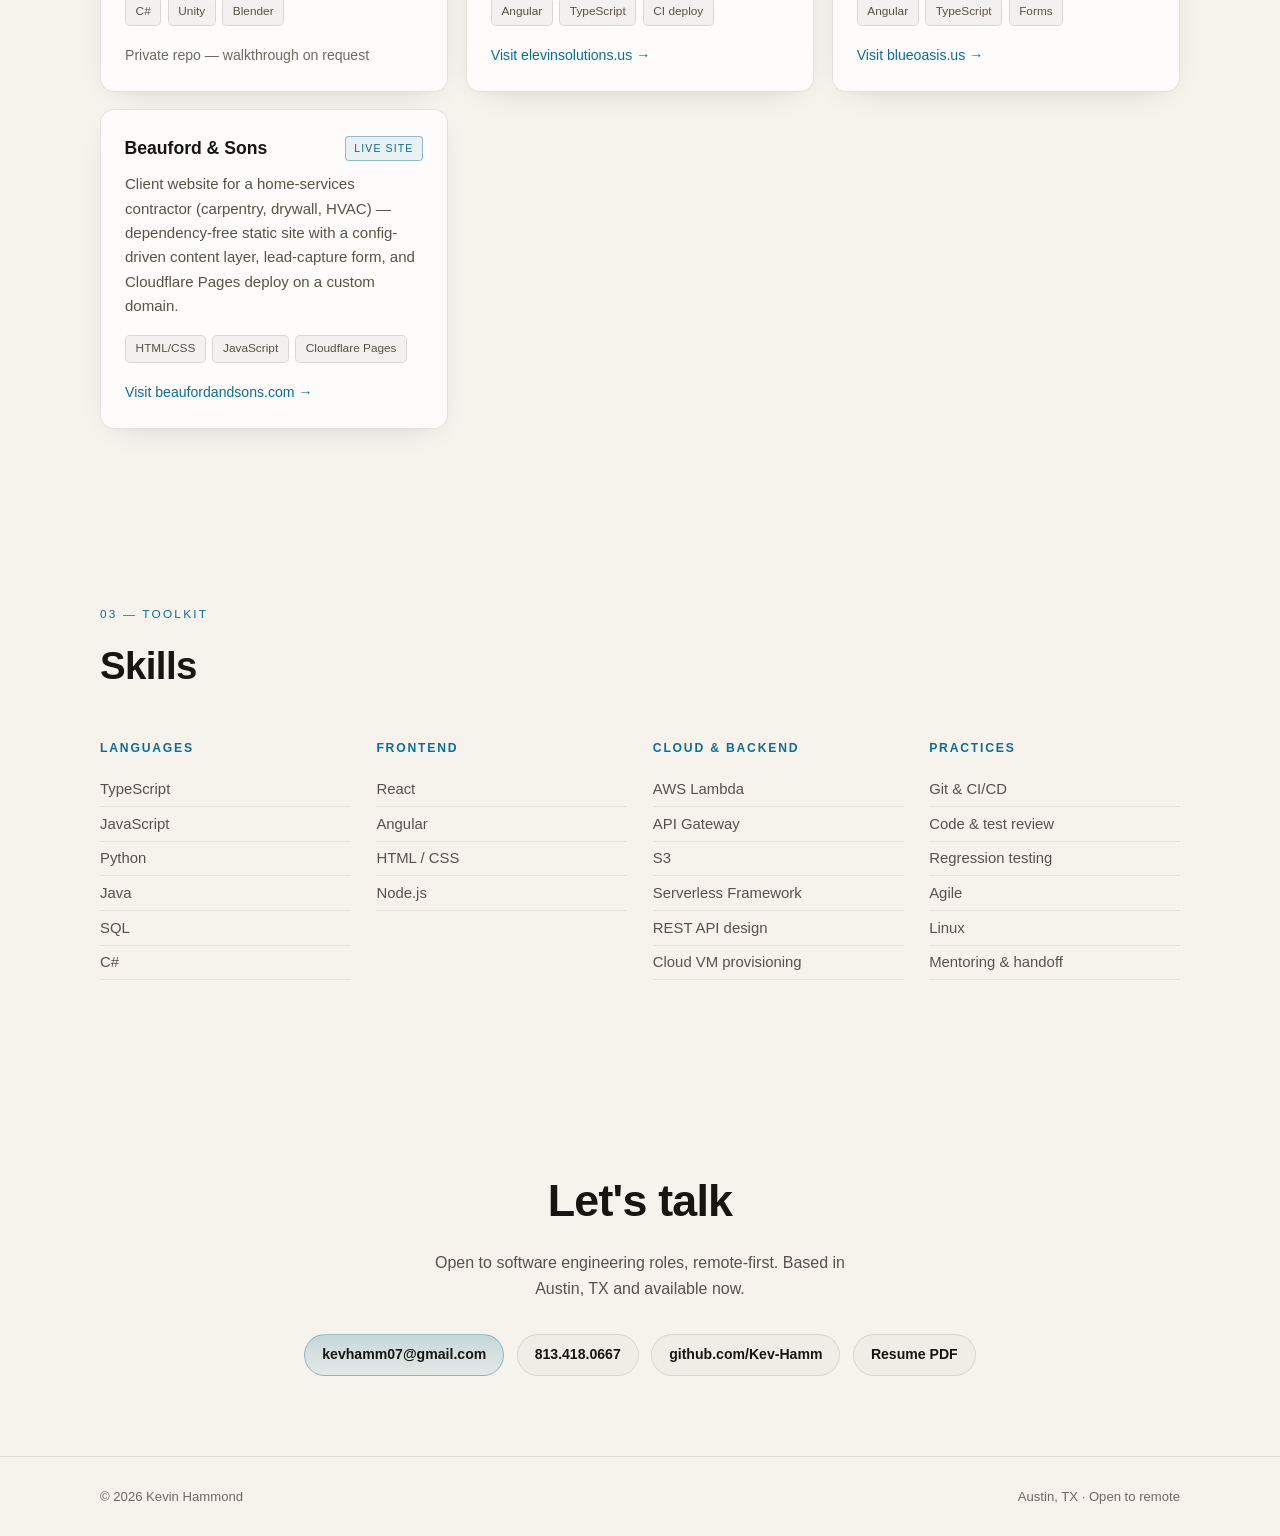
==== commit ebb6dd4d: "Office room: ▶ Play demo opens UNKEPT in its own tab The demo button is back, but the game now opens" ====
--- a/index.html
+++ b/index.html
@@ -2,7 +2,7 @@
 <html lang="en">
 <head>
 <meta charset="utf-8">
-<meta http-equiv="Content-Security-Policy" content="default-src 'self'; script-src 'self' 'sha256-n4j+kO+Np57mkYcJ8xqIJp4hrYikuQZg3/+DXImaHH4=' 'wasm-unsafe-eval'; style-src 'self' 'unsafe-inline'; img-src 'self' data: blob:; connect-src 'self' blob: data:; frame-src 'self' https://blueoasis.us https://beaufordandsons.com; worker-src 'self' blob:; media-src 'self' blob:; font-src 'self'; object-src 'none'; base-uri 'none'; form-action 'self'">
+<meta http-equiv="Content-Security-Policy" content="default-src 'self'; script-src 'self' 'sha256-n4j+kO+Np57mkYcJ8xqIJp4hrYikuQZg3/+DXImaHH4=' 'wasm-unsafe-eval'; style-src 'self' 'unsafe-inline'; img-src 'self' data: blob:; connect-src 'self' blob: data:; frame-src 'self' https://kev-hamm.github.io https://blueoasis.us https://beaufordandsons.com; worker-src 'self' blob:; media-src 'self' blob:; font-src 'self'; object-src 'none'; base-uri 'none'; form-action 'self'">
 <meta name="viewport" content="width=device-width, initial-scale=1, viewport-fit=cover">
 <title>Kevin Hammond · Software Engineer</title>
 <meta name="description" content="Kevin Hammond, Software Engineer in Austin, TX. Full-stack, AWS serverless. Eight years building web platforms and developer-facing tools.">
@@ -43,7 +43,7 @@
     }
   })();
 </script>
-  <script type="module" crossorigin src="./assets/index-Cp6Yaq3l.js"></script>
+  <script type="module" crossorigin src="./assets/index-DcjOMIyI.js"></script>
   <link rel="stylesheet" crossorigin href="./assets/index-PUatevFd.css">
 </head>
 <body>
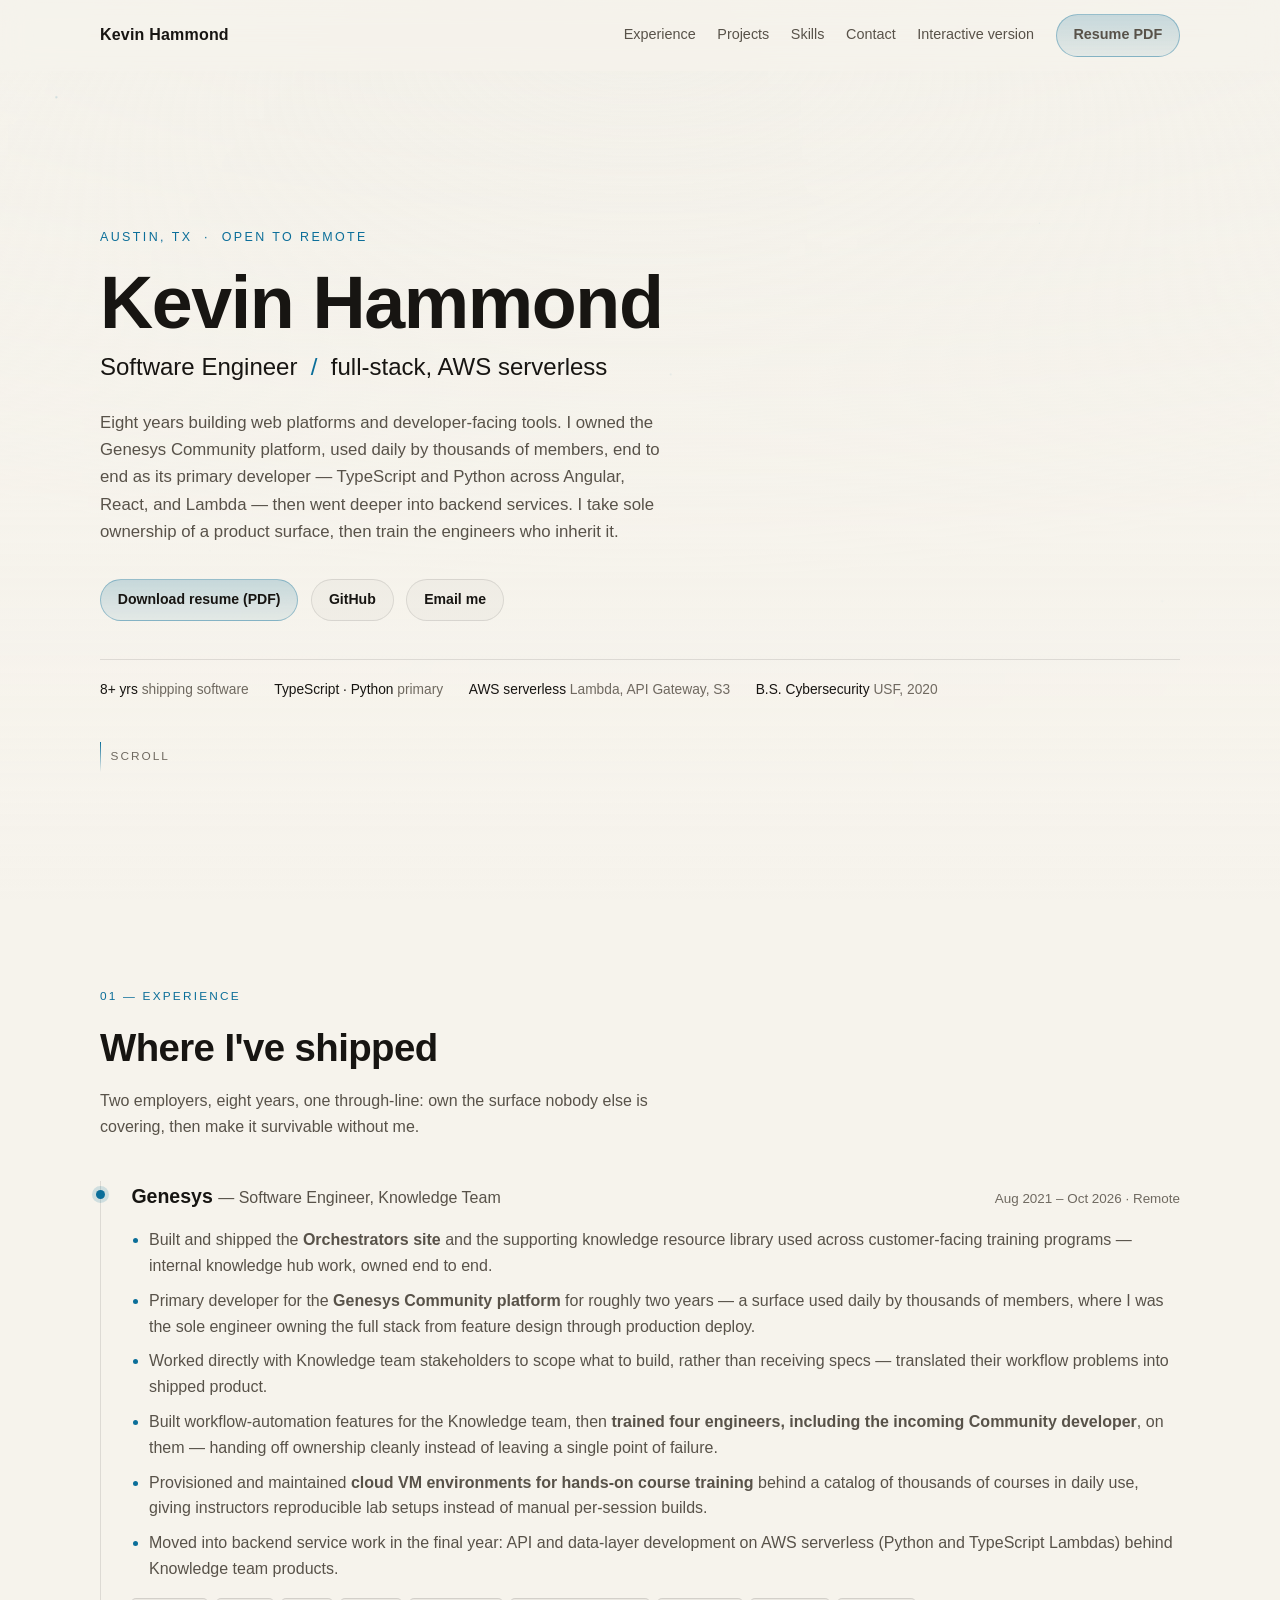
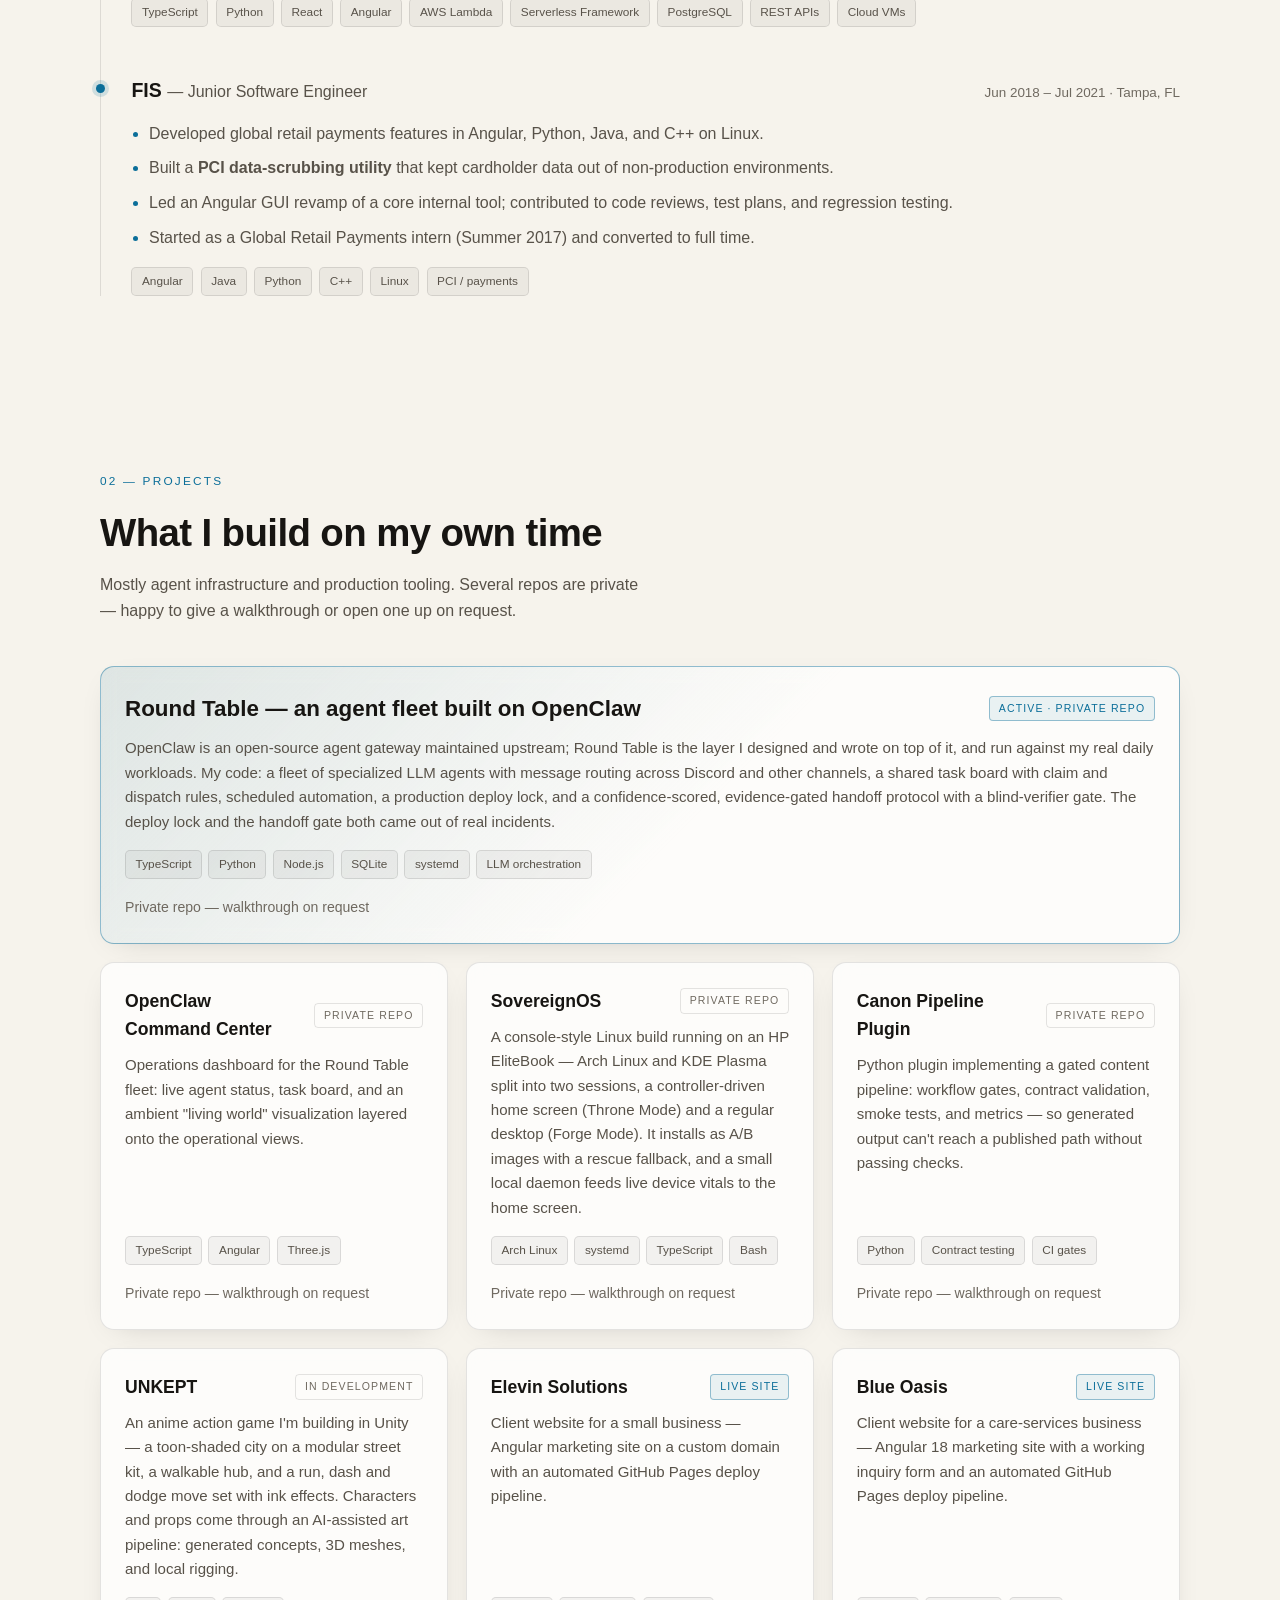
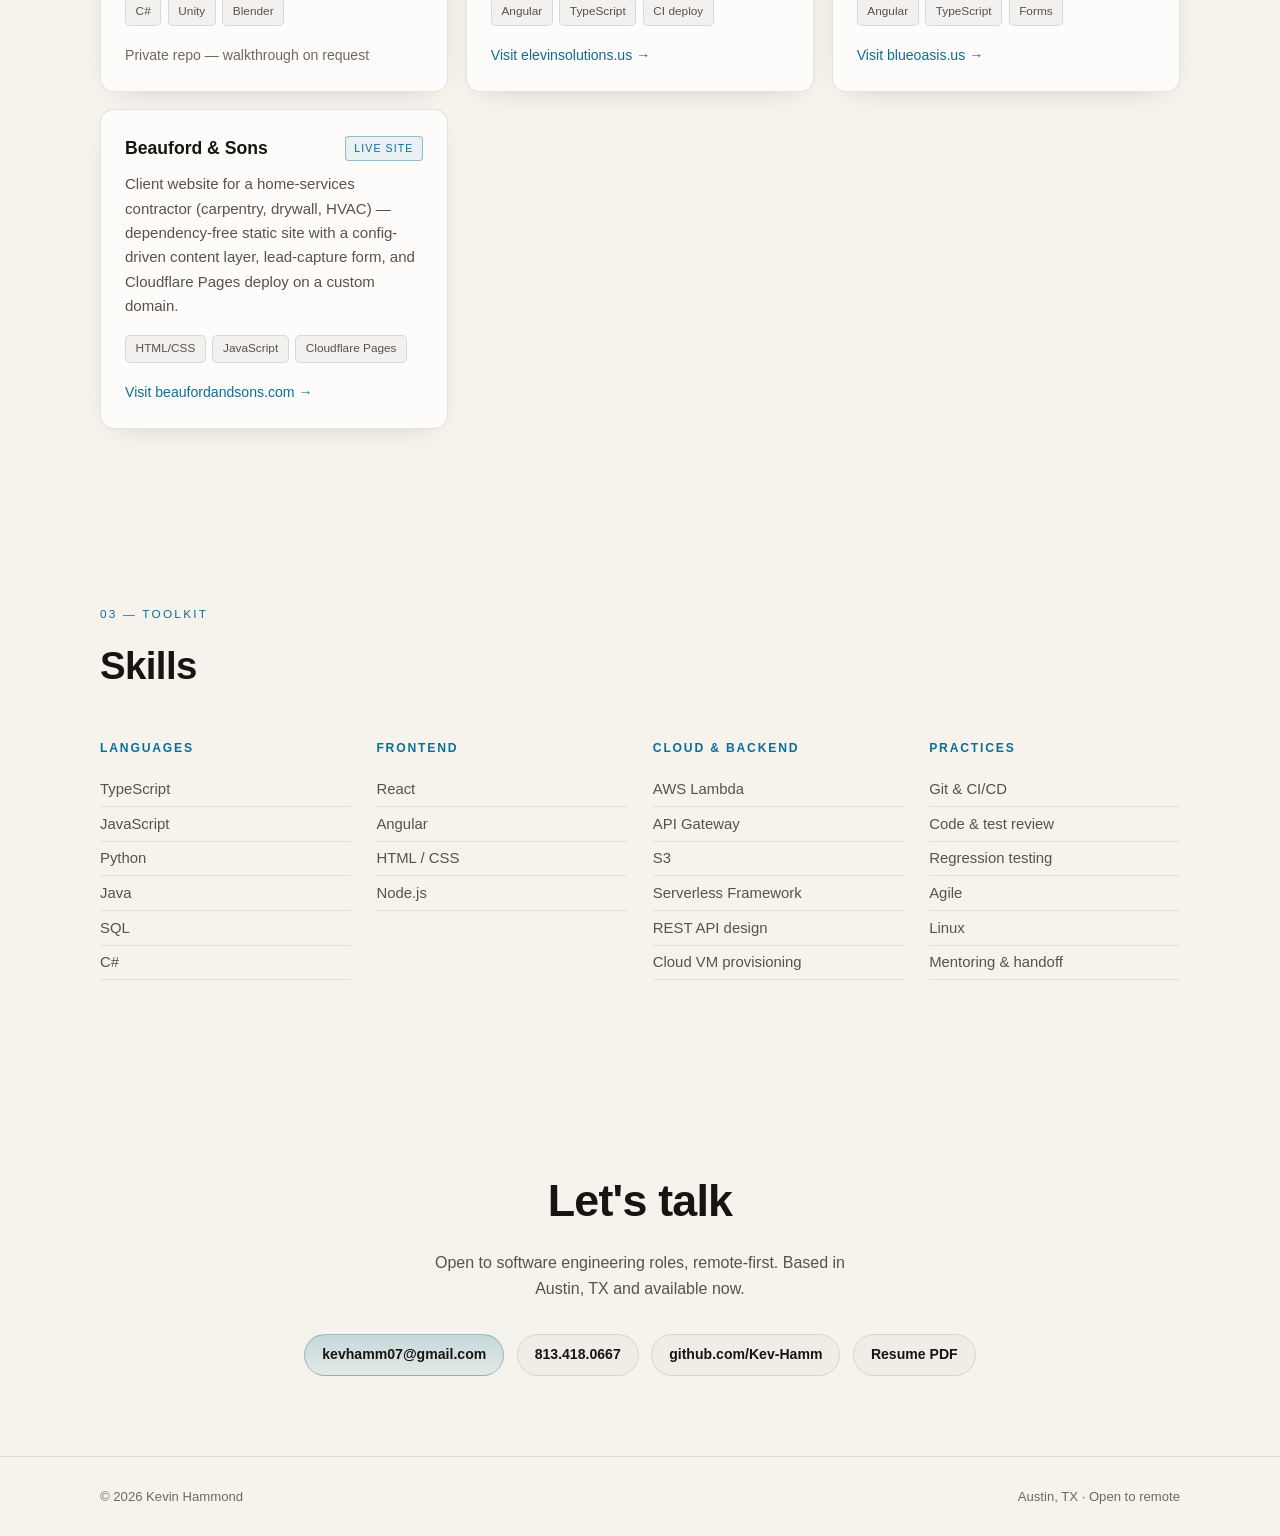
==== commit b2d28018: "Safe mode: the front page opens the classic résumé site; the 3D room stays at /?room=1 Kev reported " ====
--- a/index.html
+++ b/index.html
@@ -2,7 +2,7 @@
 <html lang="en">
 <head>
 <meta charset="utf-8">
-<meta http-equiv="Content-Security-Policy" content="default-src 'self'; script-src 'self' 'sha256-n4j+kO+Np57mkYcJ8xqIJp4hrYikuQZg3/+DXImaHH4=' 'wasm-unsafe-eval'; style-src 'self' 'unsafe-inline'; img-src 'self' data: blob:; connect-src 'self' blob: data:; frame-src 'self' https://kev-hamm.github.io https://blueoasis.us https://beaufordandsons.com; worker-src 'self' blob:; media-src 'self' blob:; font-src 'self'; object-src 'none'; base-uri 'none'; form-action 'self'">
+<meta http-equiv="Content-Security-Policy" content="default-src 'self'; script-src 'self' 'sha256-VAXcPWhdalJfsNm80kqsXlClZx1U+nETsmp0q7Oa2yI=' 'wasm-unsafe-eval'; style-src 'self' 'unsafe-inline'; img-src 'self' data: blob:; connect-src 'self' blob: data:; frame-src 'self' https://kev-hamm.github.io https://blueoasis.us https://beaufordandsons.com; worker-src 'self' blob:; media-src 'self' blob:; font-src 'self'; object-src 'none'; base-uri 'none'; form-action 'self'">
 <meta name="viewport" content="width=device-width, initial-scale=1, viewport-fit=cover">
 <title>Kevin Hammond · Software Engineer</title>
 <meta name="description" content="Kevin Hammond, Software Engineer in Austin, TX. Full-stack, AWS serverless. Eight years building web platforms and developer-facing tools.">
@@ -18,8 +18,12 @@
     var LOFI = '/classic/';
     var q = new URLSearchParams(location.search);
     if (q.has('room')) { window.__roomForced = true; return; }
+    // Safe mode (11/10 15:40, Kev: "crashing and won't open"): everyone gets the lo-fi site until the crash is found;
+    // the room stays one tap away at ?room=1 ("Interactive version").
+    var SAFE_MODE = true;
     var reason = null;
-    if (q.has('lofi')) reason = 'requested';
+    if (SAFE_MODE) reason = 'safe-mode';
+    else if (q.has('lofi')) reason = 'requested';
     else if (window.matchMedia && matchMedia('(prefers-reduced-motion: reduce)').matches) reason = 'reduced-motion';
     else {
       try {
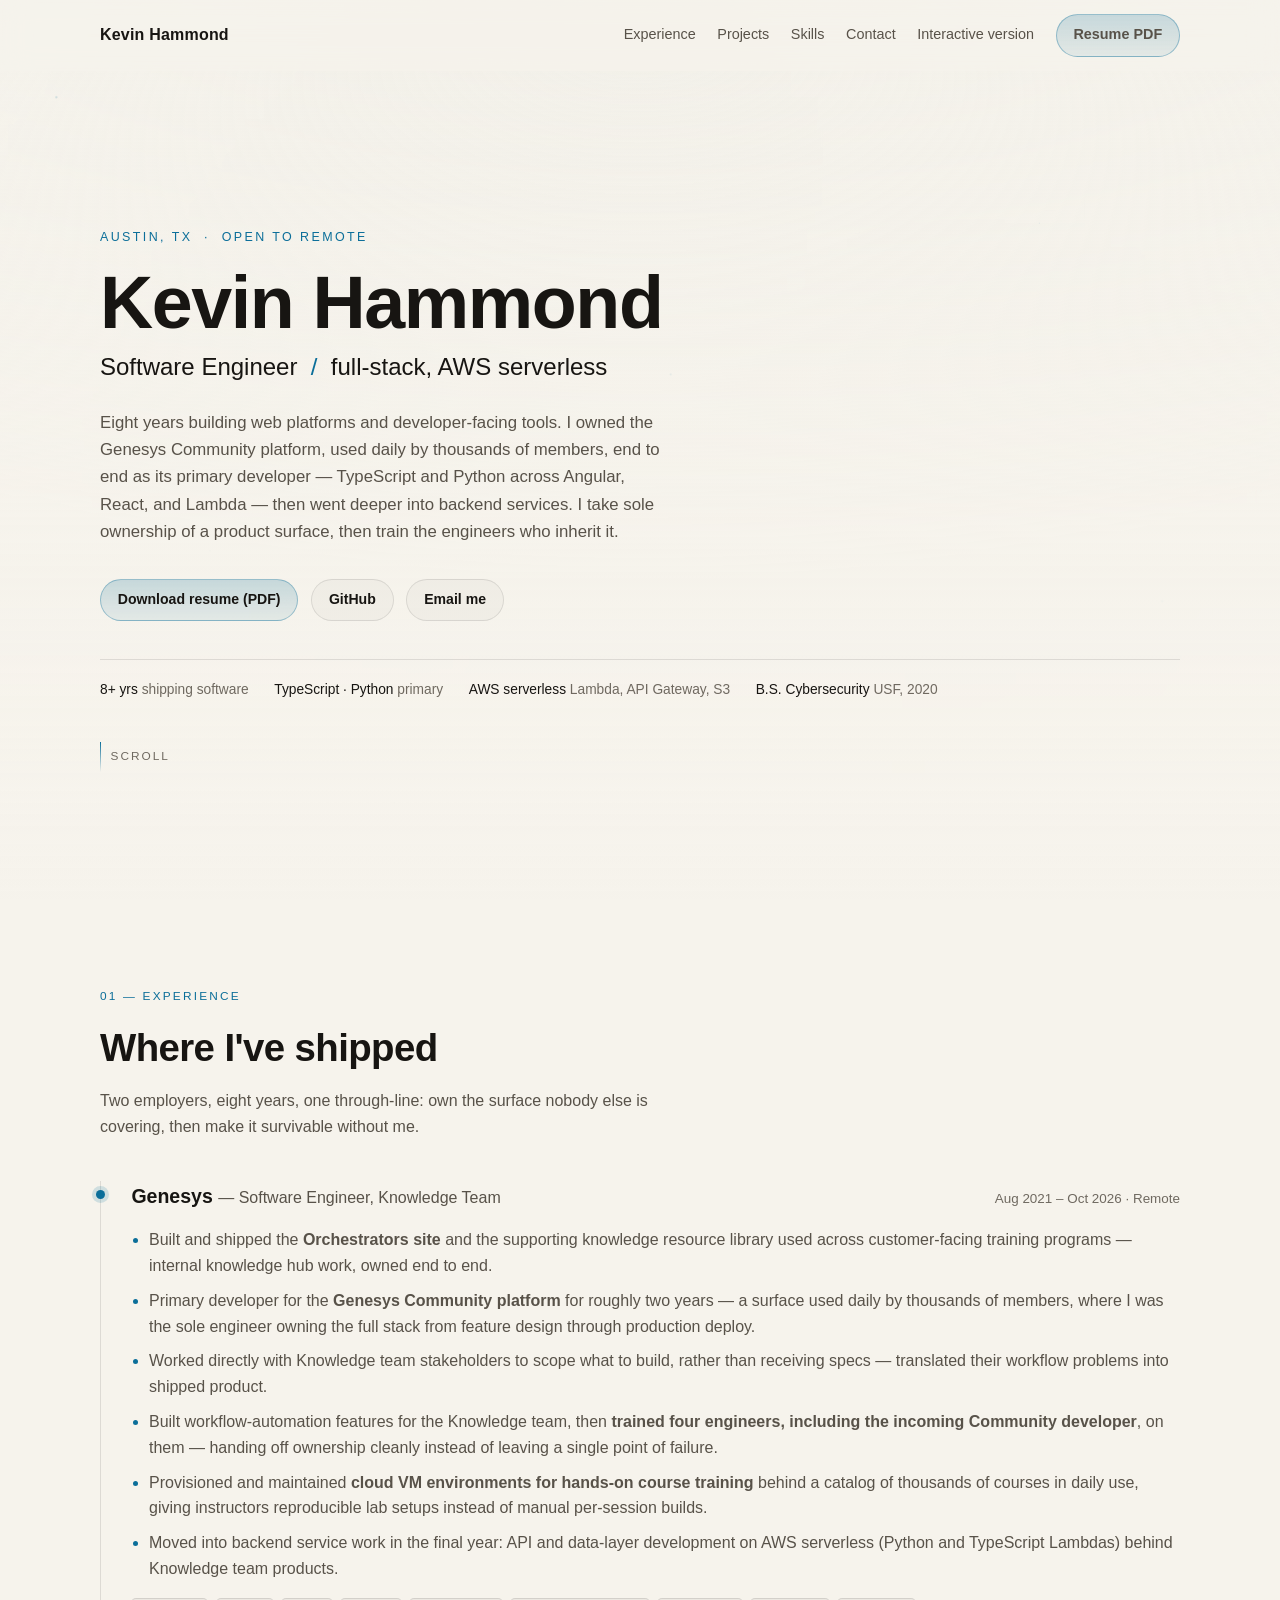
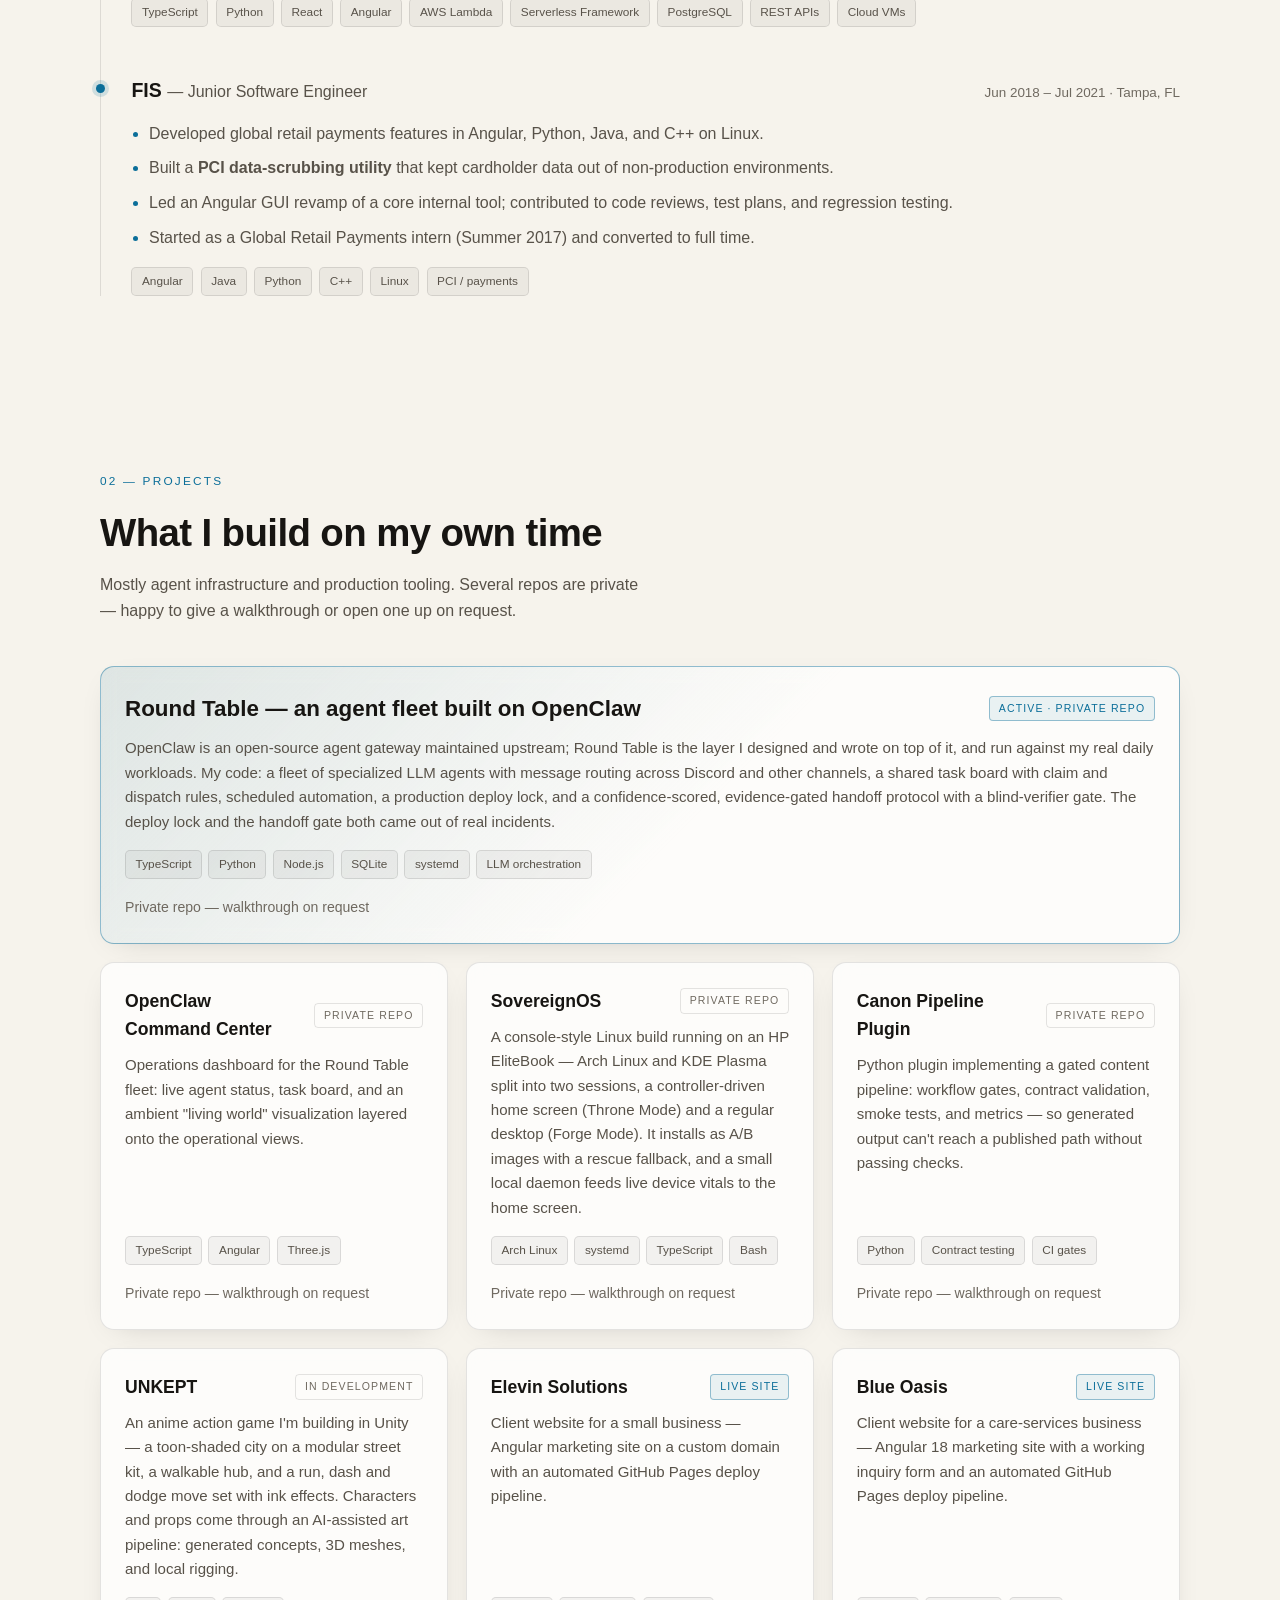
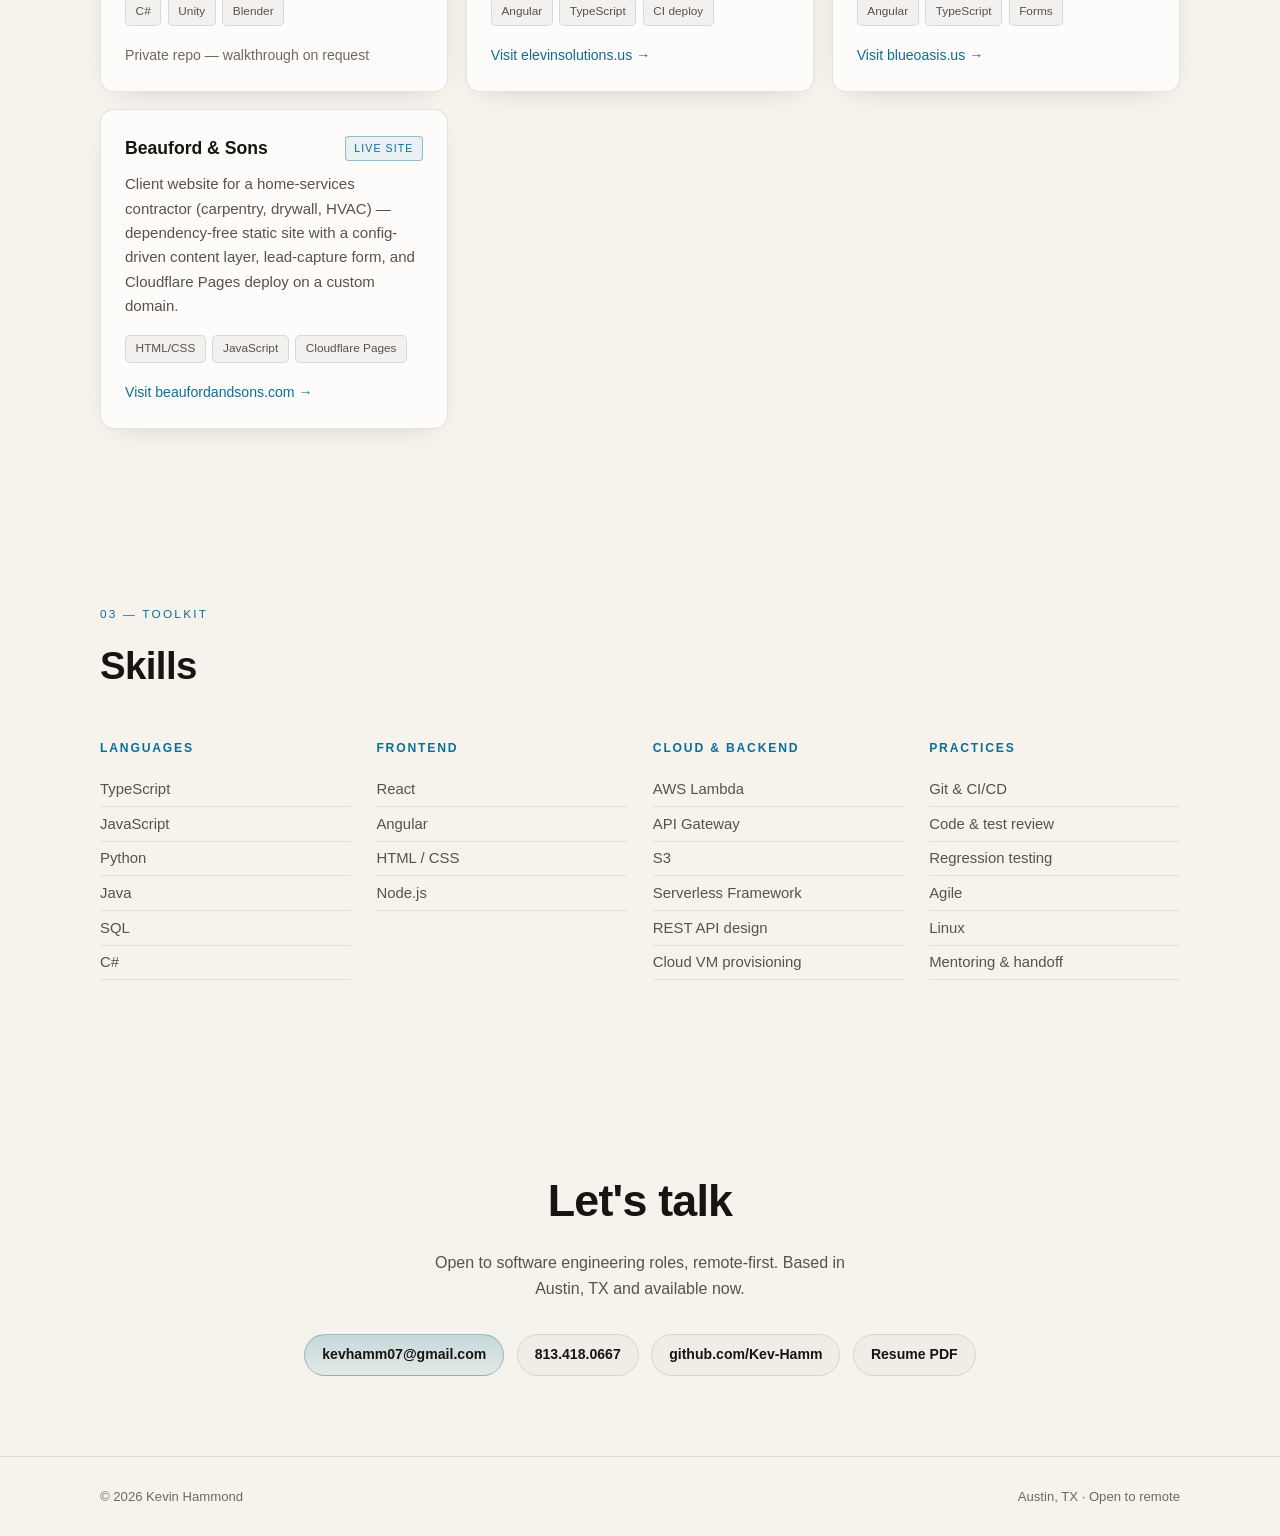
==== commit 50453582: "Office room: boot safety (front page stays in safe mode) - The duck's speech-to-text check now runs " ====
--- a/index.html
+++ b/index.html
@@ -2,7 +2,7 @@
 <html lang="en">
 <head>
 <meta charset="utf-8">
-<meta http-equiv="Content-Security-Policy" content="default-src 'self'; script-src 'self' 'sha256-VAXcPWhdalJfsNm80kqsXlClZx1U+nETsmp0q7Oa2yI=' 'wasm-unsafe-eval'; style-src 'self' 'unsafe-inline'; img-src 'self' data: blob:; connect-src 'self' blob: data:; frame-src 'self' https://kev-hamm.github.io https://blueoasis.us https://beaufordandsons.com; worker-src 'self' blob:; media-src 'self' blob:; font-src 'self'; object-src 'none'; base-uri 'none'; form-action 'self'">
+<meta http-equiv="Content-Security-Policy" content="default-src 'self'; script-src 'self' 'sha256-KLNioyGOwkz4PQpDJgjx6906tk52+vQypNQwJLGgaKo=' 'wasm-unsafe-eval'; style-src 'self' 'unsafe-inline'; img-src 'self' data: blob:; connect-src 'self' blob: data:; frame-src 'self' https://kev-hamm.github.io https://blueoasis.us https://beaufordandsons.com; worker-src 'self' blob:; media-src 'self' blob:; font-src 'self'; object-src 'none'; base-uri 'none'; form-action 'self'">
 <meta name="viewport" content="width=device-width, initial-scale=1, viewport-fit=cover">
 <title>Kevin Hammond · Software Engineer</title>
 <meta name="description" content="Kevin Hammond, Software Engineer in Austin, TX. Full-stack, AWS serverless. Eight years building web platforms and developer-facing tools.">
@@ -17,12 +17,29 @@
   (function () {
     var LOFI = '/classic/';
     var q = new URLSearchParams(location.search);
+    // The last room load in this browser (src/main.js writes "stage@ms"; 'ok' = finished or left normally).
+    var last = null;
+    try { last = localStorage.getItem('kevOffice.boot'); } catch (e) { /* private mode */ }
+    var m = last && /^([a-z]+)@(\d+)$/.exec(last);
+    var crashed = !!m && m[1] !== 'ok' && Date.now() - Number(m[2]) < 10 * 60 * 1000;
+    if (q.has('diag')) {                     // ?diag=1: say where the last load stopped; load nothing heavy
+      document.documentElement.className = 'lofi-route';
+      document.addEventListener('DOMContentLoaded', function () {
+        var el = document.querySelector('.lofi-msg');
+        if (!el) return;
+        el.textContent = (m ? 'Last 3D load: ' + (m[1] === 'ok' ? 'finished fine' : 'stopped at "' + m[1] + '"') + ', ' +
+          Math.round((Date.now() - Number(m[2])) / 60000) + ' min ago.' : 'No 3D load recorded in this browser.') +
+          ' ' + navigator.userAgent;
+      });
+      return;
+    }
     if (q.has('room')) { window.__roomForced = true; return; }
     // Safe mode (11/10 15:40, Kev: "crashing and won't open"): everyone gets the lo-fi site until the crash is found;
     // the room stays one tap away at ?room=1 ("Interactive version").
     var SAFE_MODE = true;
     var reason = null;
     if (SAFE_MODE) reason = 'safe-mode';
+    else if (crashed) reason = 'crashed-last-time';
     else if (q.has('lofi')) reason = 'requested';
     else if (window.matchMedia && matchMedia('(prefers-reduced-motion: reduce)').matches) reason = 'reduced-motion';
     else {
@@ -47,7 +64,7 @@
     }
   })();
 </script>
-  <script type="module" crossorigin src="./assets/index-DcjOMIyI.js"></script>
+  <script type="module" crossorigin src="./assets/index-wtJRs0pg.js"></script>
   <link rel="stylesheet" crossorigin href="./assets/index-PUatevFd.css">
 </head>
 <body>
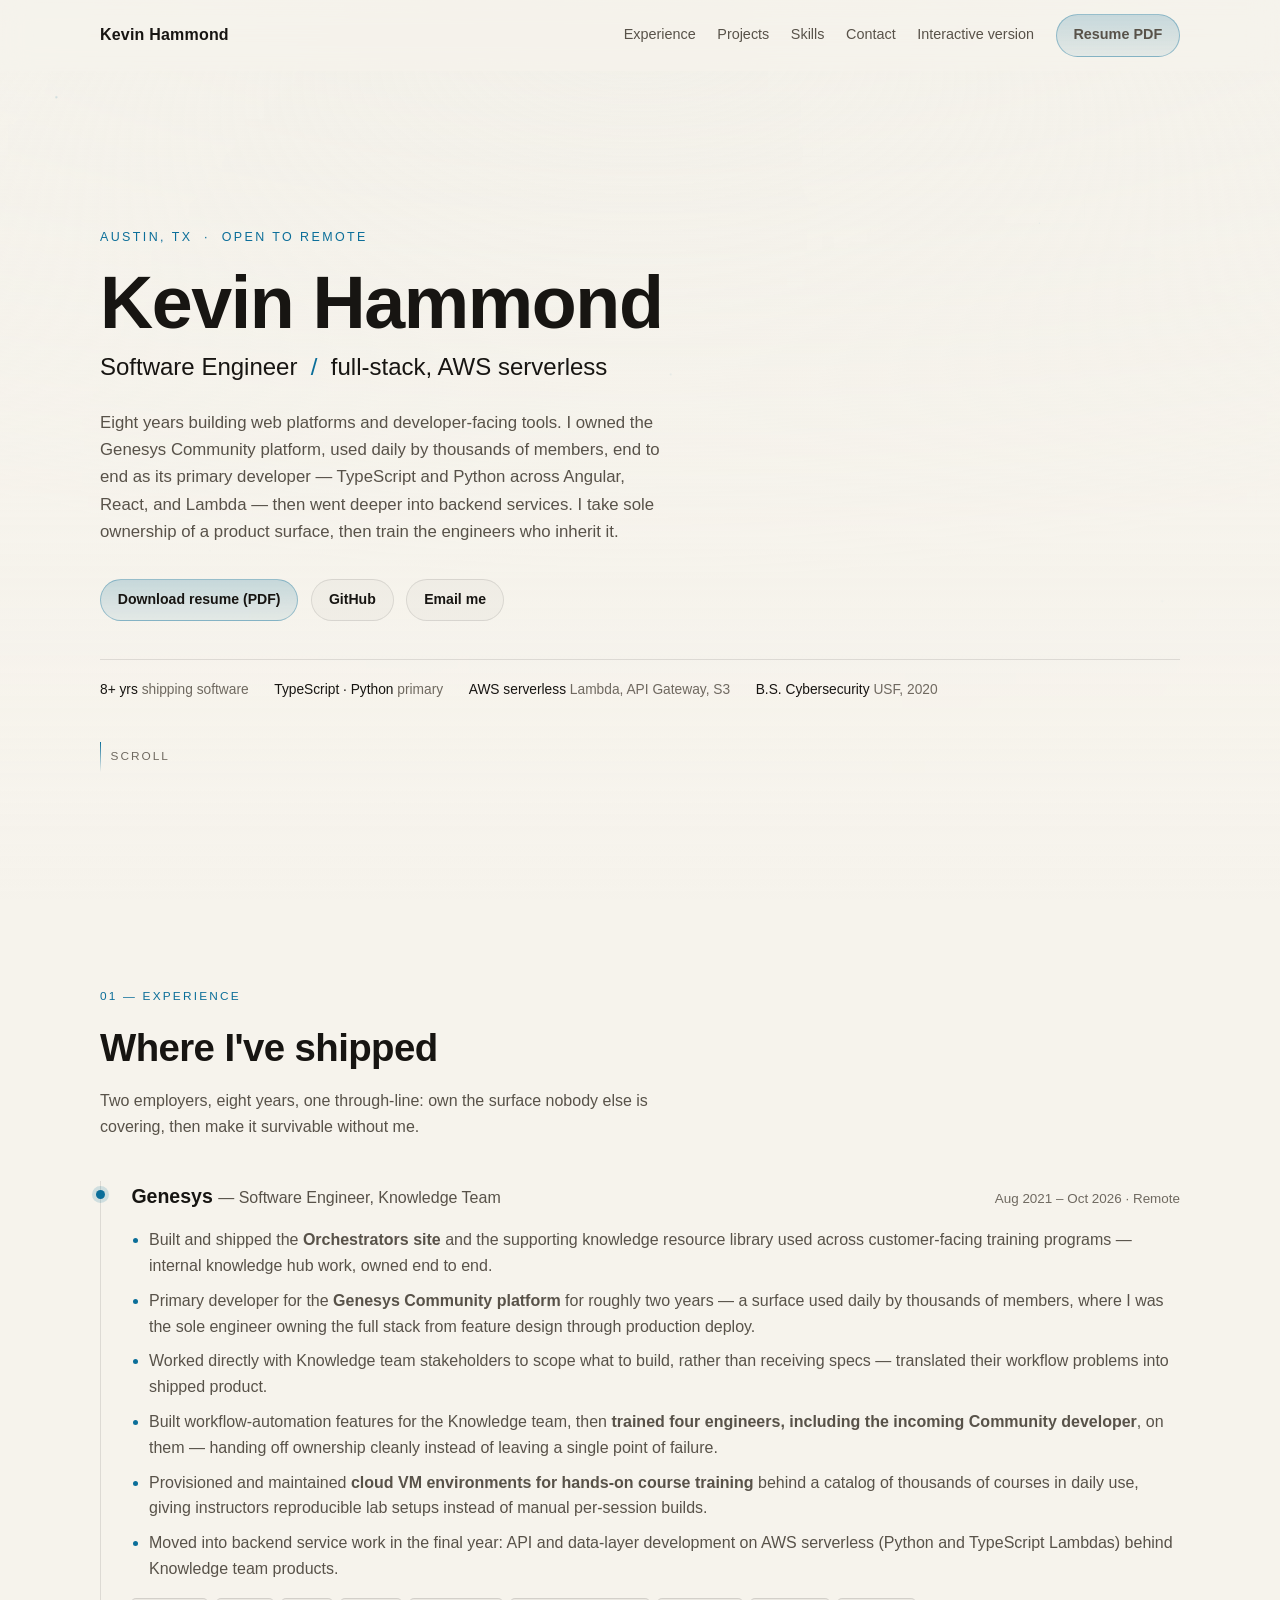
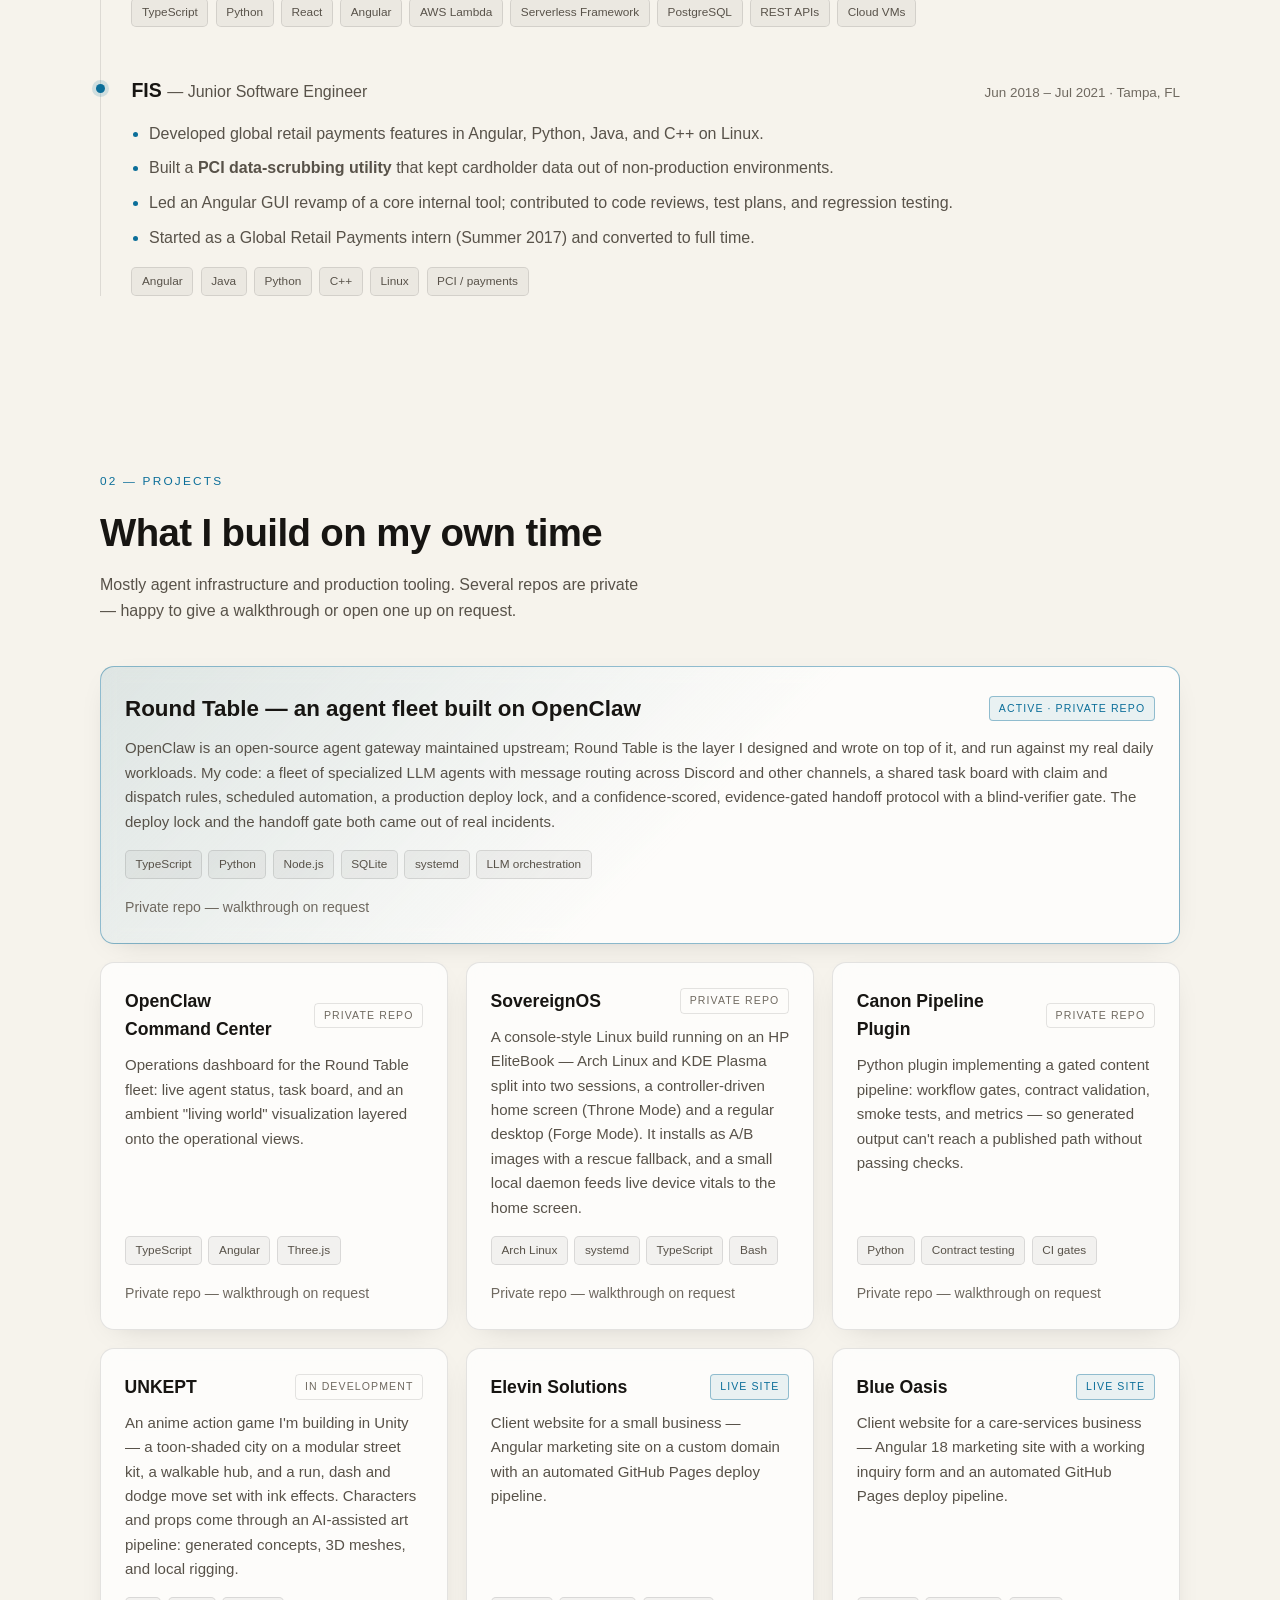
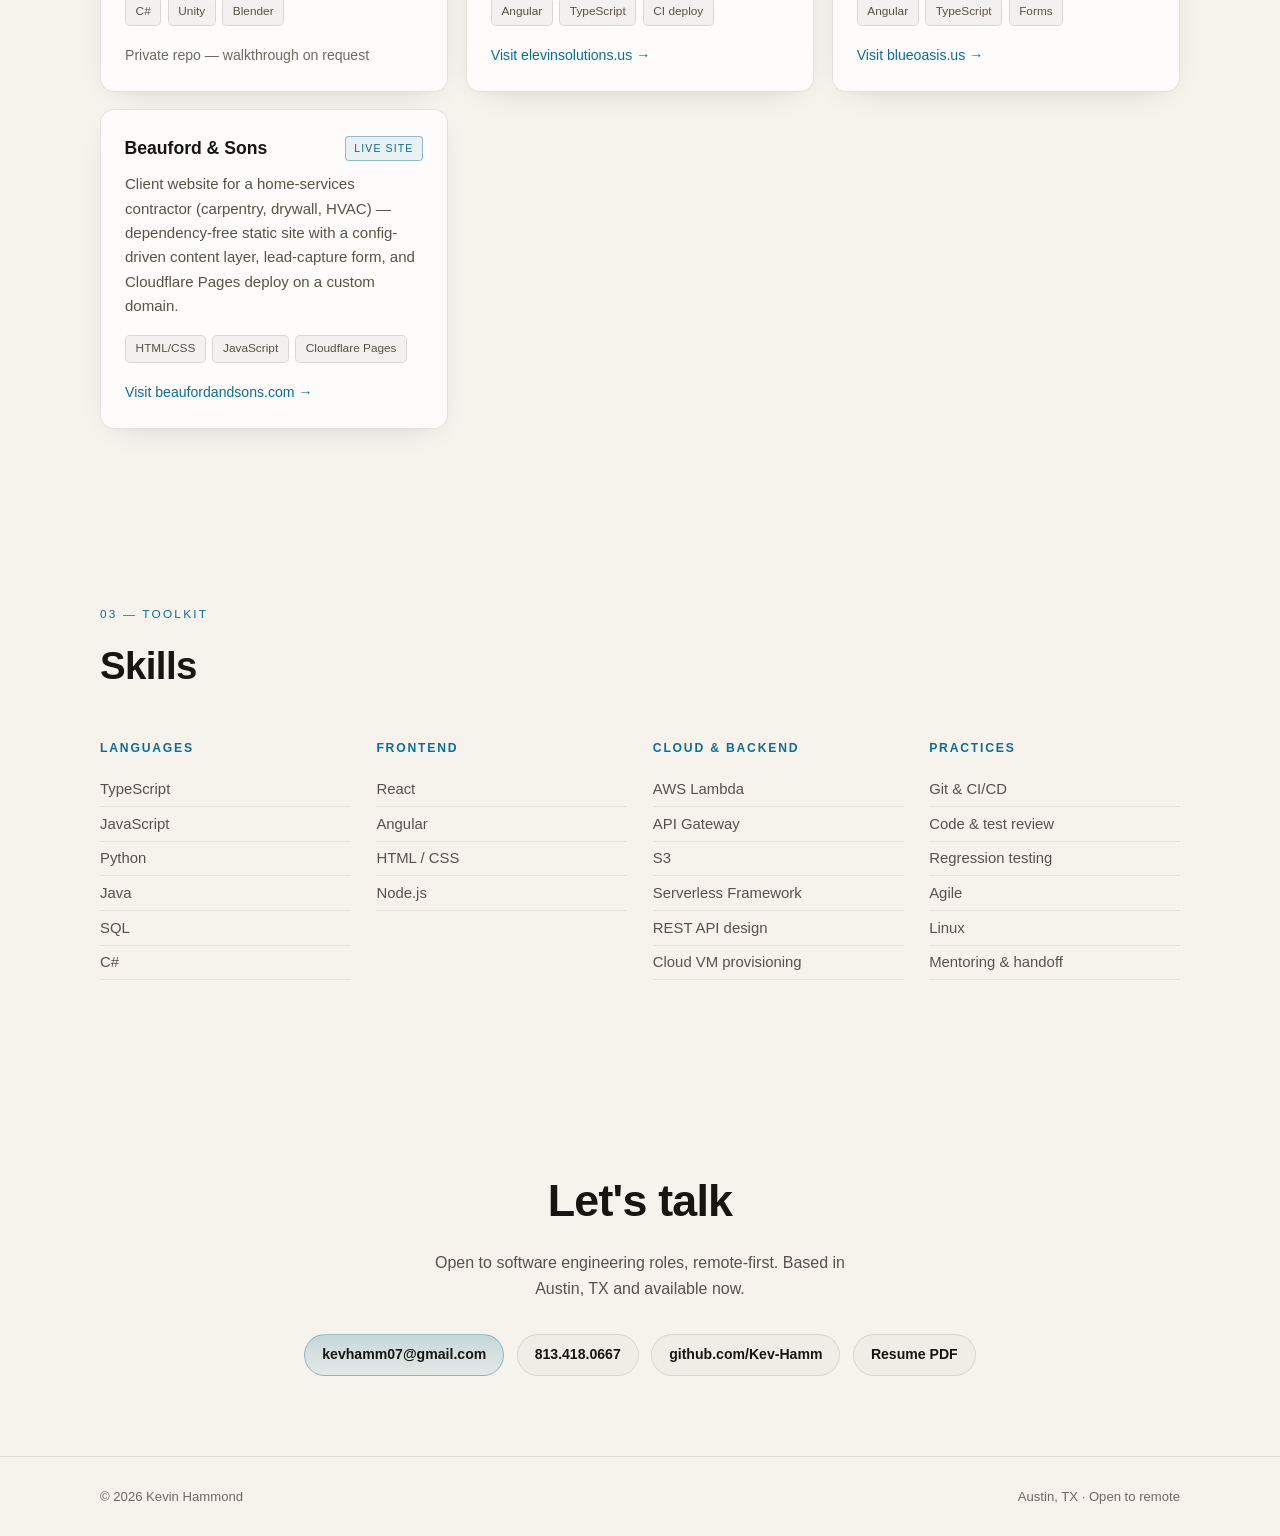
==== commit e7924db8: "Safe mode for phones only: computers get the 3D room again Kev's crash was the Samsung browser on hi" ====
--- a/index.html
+++ b/index.html
@@ -2,7 +2,7 @@
 <html lang="en">
 <head>
 <meta charset="utf-8">
-<meta http-equiv="Content-Security-Policy" content="default-src 'self'; script-src 'self' 'sha256-KLNioyGOwkz4PQpDJgjx6906tk52+vQypNQwJLGgaKo=' 'wasm-unsafe-eval'; style-src 'self' 'unsafe-inline'; img-src 'self' data: blob:; connect-src 'self' blob: data:; frame-src 'self' https://kev-hamm.github.io https://blueoasis.us https://beaufordandsons.com; worker-src 'self' blob:; media-src 'self' blob:; font-src 'self'; object-src 'none'; base-uri 'none'; form-action 'self'">
+<meta http-equiv="Content-Security-Policy" content="default-src 'self'; script-src 'self' 'sha256-qgX7tqrF4fywlKagruhSr589ngErfLLOb+kWRwrgIeI=' 'wasm-unsafe-eval'; style-src 'self' 'unsafe-inline'; img-src 'self' data: blob:; connect-src 'self' blob: data:; frame-src 'self' https://kev-hamm.github.io https://blueoasis.us https://beaufordandsons.com; worker-src 'self' blob:; media-src 'self' blob:; font-src 'self'; object-src 'none'; base-uri 'none'; form-action 'self'">
 <meta name="viewport" content="width=device-width, initial-scale=1, viewport-fit=cover">
 <title>Kevin Hammond · Software Engineer</title>
 <meta name="description" content="Kevin Hammond, Software Engineer in Austin, TX. Full-stack, AWS serverless. Eight years building web platforms and developer-facing tools.">
@@ -34,11 +34,13 @@
       return;
     }
     if (q.has('room')) { window.__roomForced = true; return; }
-    // Safe mode (11/10 15:40, Kev: "crashing and won't open"): everyone gets the lo-fi site until the crash is found;
-    // the room stays one tap away at ?room=1 ("Interactive version").
+    // Safe mode (11/10 15:40, Kev: "crashing and won't open", Samsung Internet on his S25): phones and tablets get the
+    // lo-fi site until the crash is found; computers keep the room. ?room=1 ("Interactive version") forces the room.
     var SAFE_MODE = true;
+    var phone = /Android|iPhone|iPad|iPod|Mobile|SamsungBrowser/i.test(navigator.userAgent) ||
+      !!(window.matchMedia && matchMedia('(pointer: coarse)').matches);
     var reason = null;
-    if (SAFE_MODE) reason = 'safe-mode';
+    if (SAFE_MODE && phone) reason = 'safe-mode';
     else if (crashed) reason = 'crashed-last-time';
     else if (q.has('lofi')) reason = 'requested';
     else if (window.matchMedia && matchMedia('(prefers-reduced-motion: reduce)').matches) reason = 'reduced-motion';
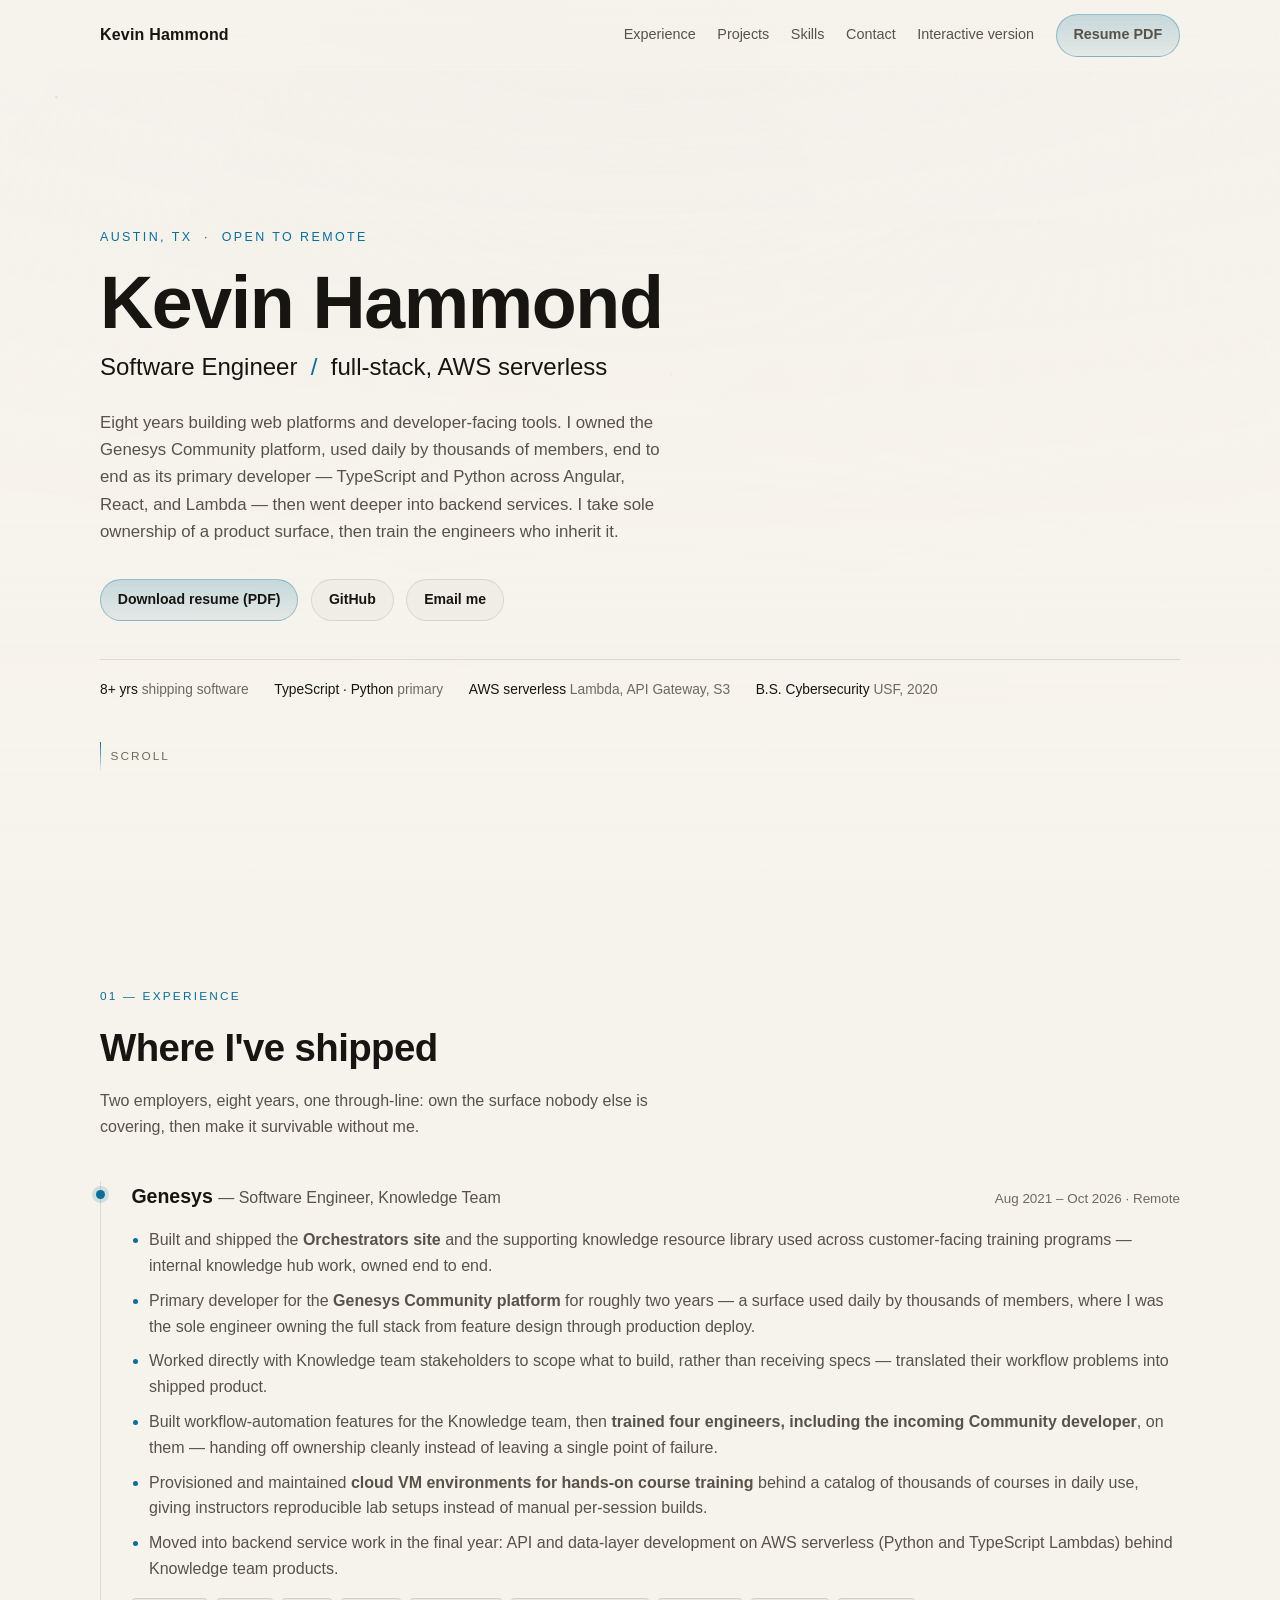
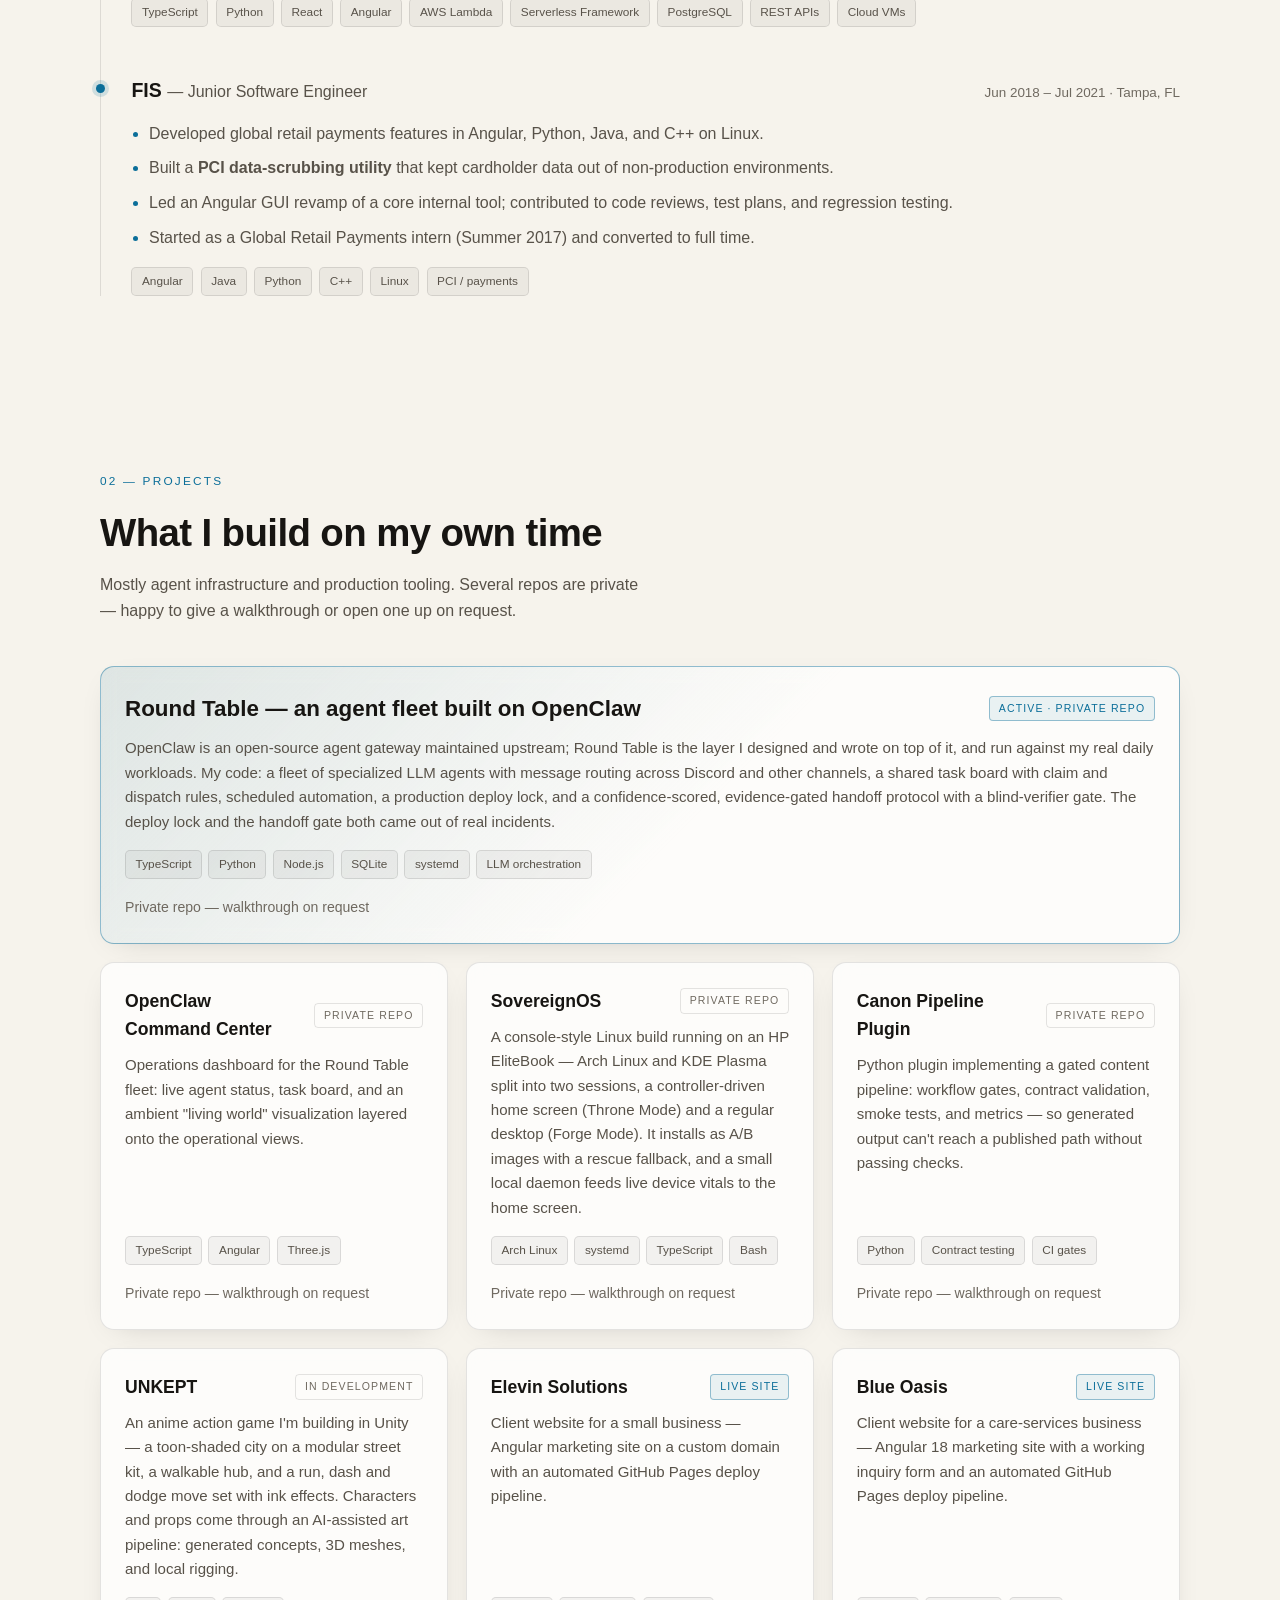
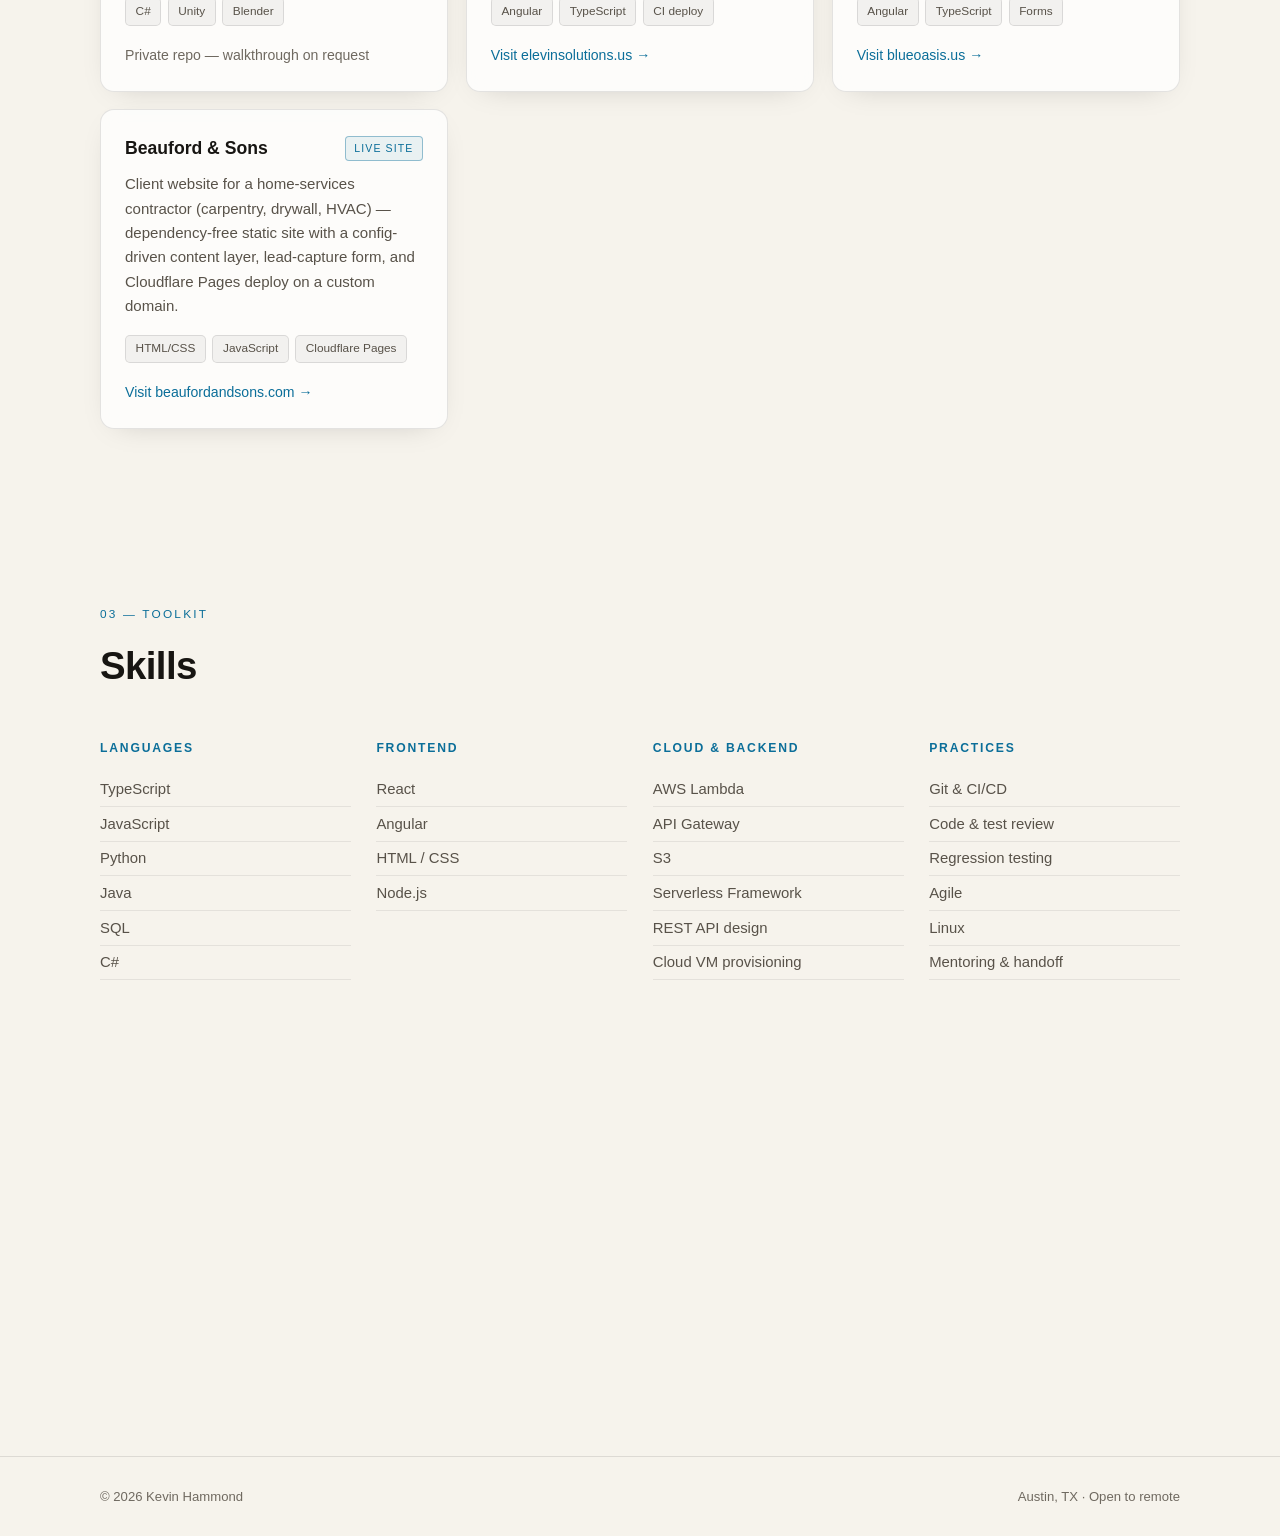
==== commit 7f575f5a: "Safe mode off: phones get the 3D room again The room loaded fine on Kev's phone after the boot-safet" ====
--- a/index.html
+++ b/index.html
@@ -2,7 +2,7 @@
 <html lang="en">
 <head>
 <meta charset="utf-8">
-<meta http-equiv="Content-Security-Policy" content="default-src 'self'; script-src 'self' 'sha256-qgX7tqrF4fywlKagruhSr589ngErfLLOb+kWRwrgIeI=' 'wasm-unsafe-eval'; style-src 'self' 'unsafe-inline'; img-src 'self' data: blob:; connect-src 'self' blob: data:; frame-src 'self' https://kev-hamm.github.io https://blueoasis.us https://beaufordandsons.com; worker-src 'self' blob:; media-src 'self' blob:; font-src 'self'; object-src 'none'; base-uri 'none'; form-action 'self'">
+<meta http-equiv="Content-Security-Policy" content="default-src 'self'; script-src 'self' 'sha256-Ialmv3zB7RUJ92qYvrgvcTbiXBRGt7CMMs9PrtE8ZEg=' 'wasm-unsafe-eval'; style-src 'self' 'unsafe-inline'; img-src 'self' data: blob:; connect-src 'self' blob: data:; frame-src 'self' https://kev-hamm.github.io https://blueoasis.us https://beaufordandsons.com; worker-src 'self' blob:; media-src 'self' blob:; font-src 'self'; object-src 'none'; base-uri 'none'; form-action 'self'">
 <meta name="viewport" content="width=device-width, initial-scale=1, viewport-fit=cover">
 <title>Kevin Hammond · Software Engineer</title>
 <meta name="description" content="Kevin Hammond, Software Engineer in Austin, TX. Full-stack, AWS serverless. Eight years building web platforms and developer-facing tools.">
@@ -34,9 +34,9 @@
       return;
     }
     if (q.has('room')) { window.__roomForced = true; return; }
-    // Safe mode (11/10 15:40, Kev: "crashing and won't open", Samsung Internet on his S25): phones and tablets get the
-    // lo-fi site until the crash is found; computers keep the room. ?room=1 ("Interactive version") forces the room.
-    var SAFE_MODE = true;
+    // Safe mode (11/10 15:40, Kev: "crashing and won't open", Samsung Internet on his S25) sent phones and tablets to the
+    // lo-fi site; turned off 17:1x after the room loaded fine on his phone. Set true to send phones to lo-fi again.
+    var SAFE_MODE = false;
     var phone = /Android|iPhone|iPad|iPod|Mobile|SamsungBrowser/i.test(navigator.userAgent) ||
       !!(window.matchMedia && matchMedia('(pointer: coarse)').matches);
     var reason = null;
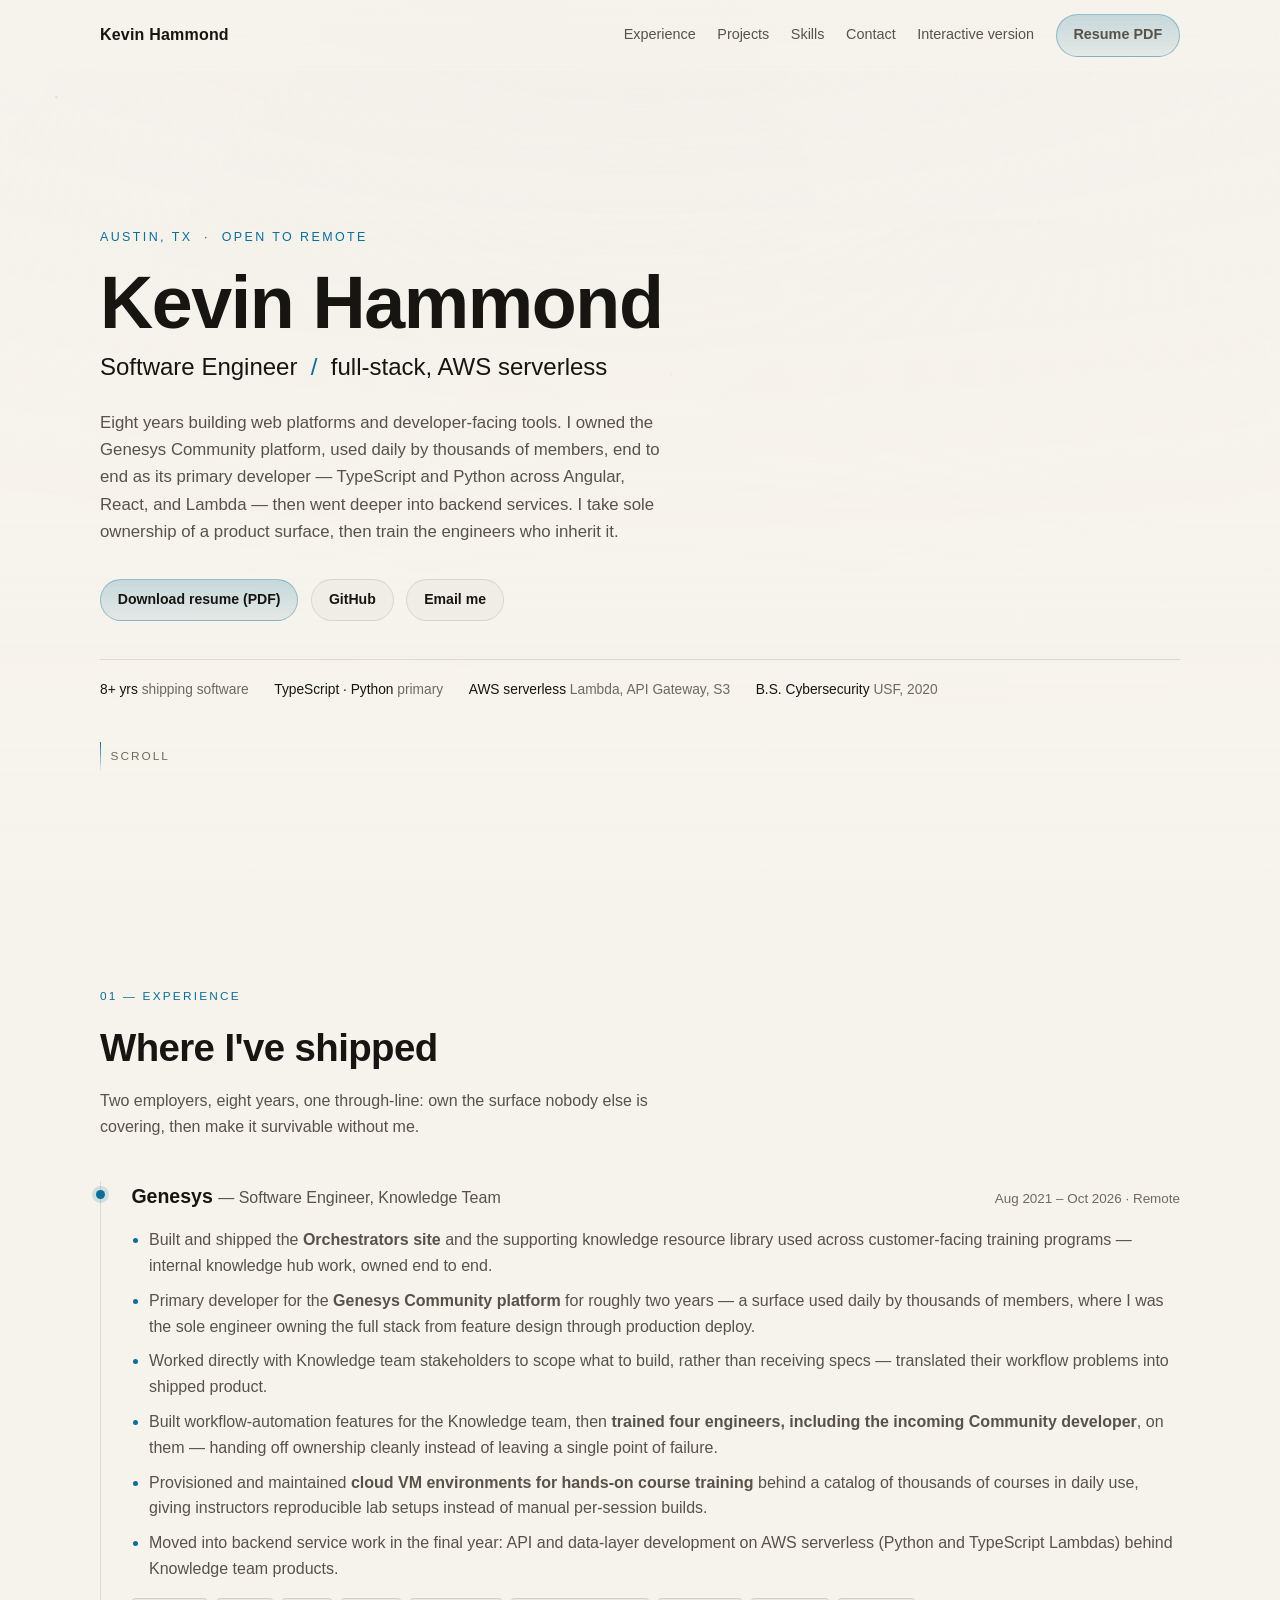
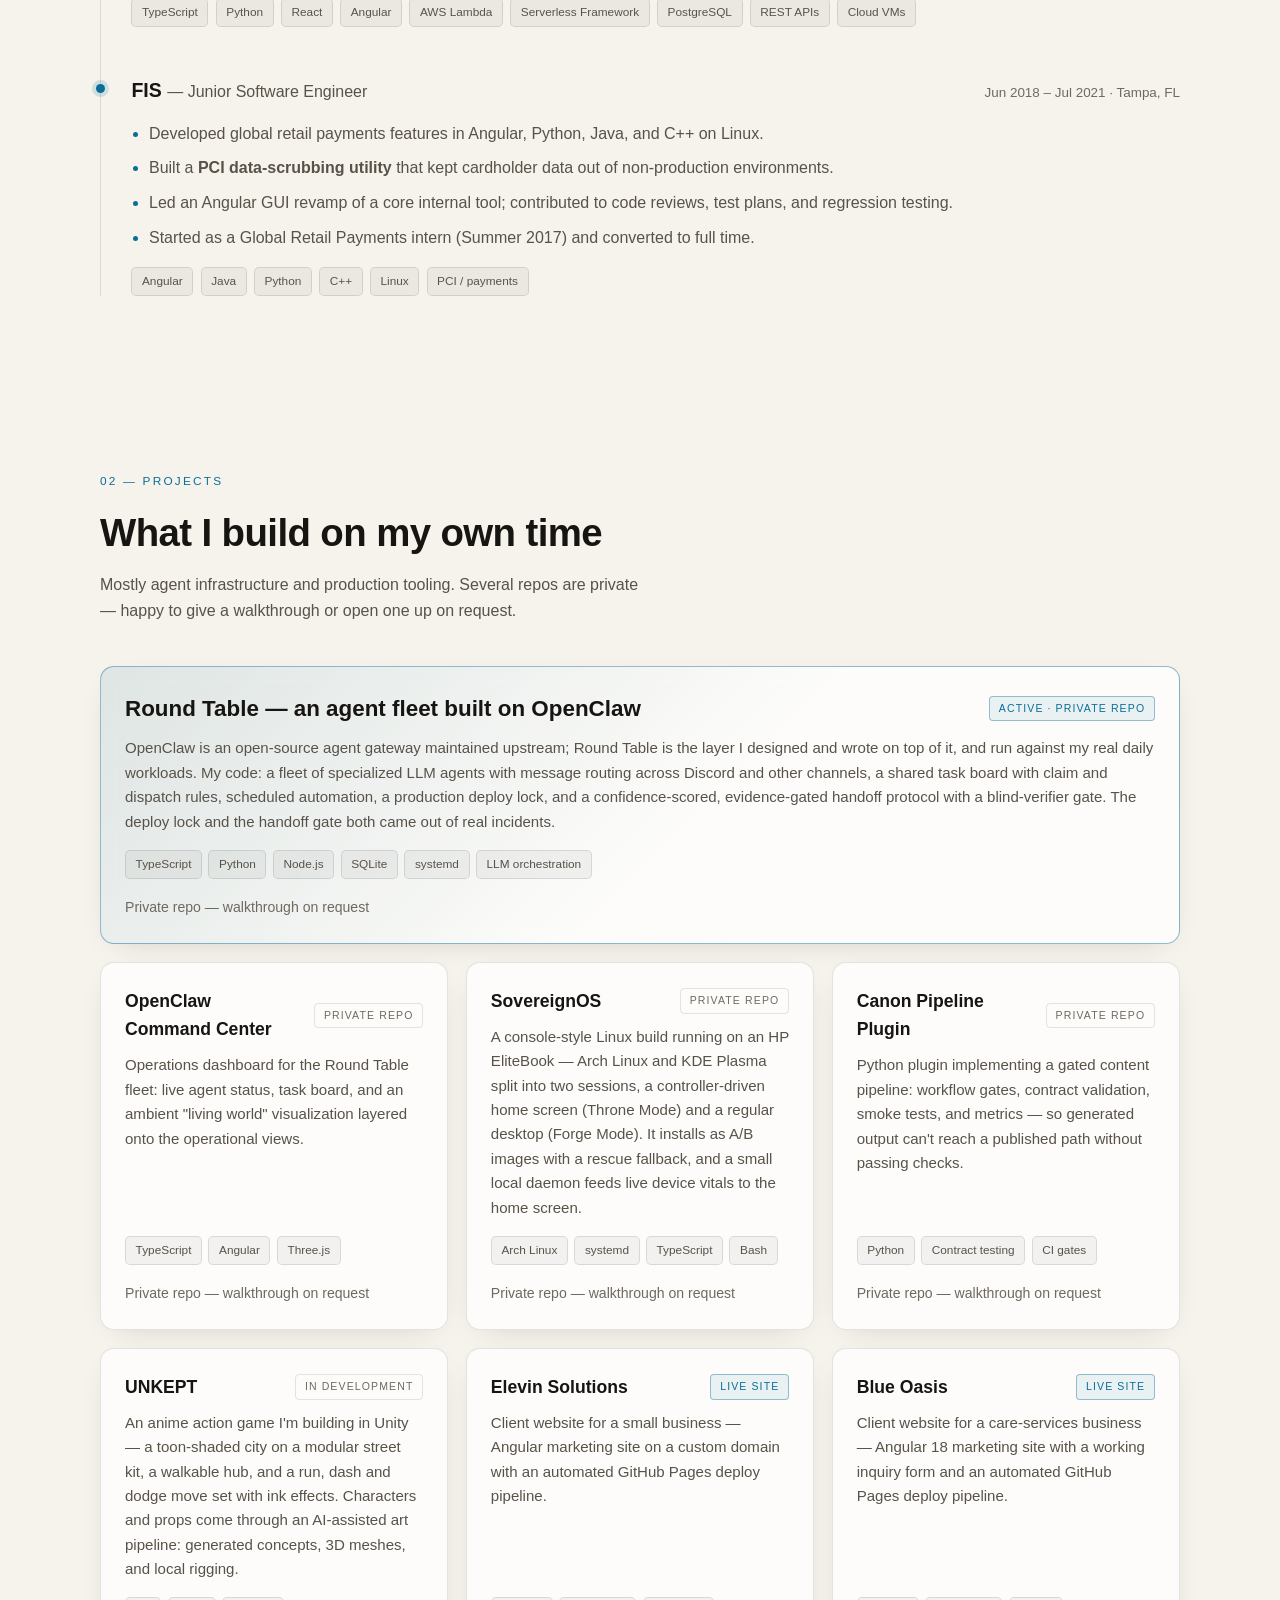
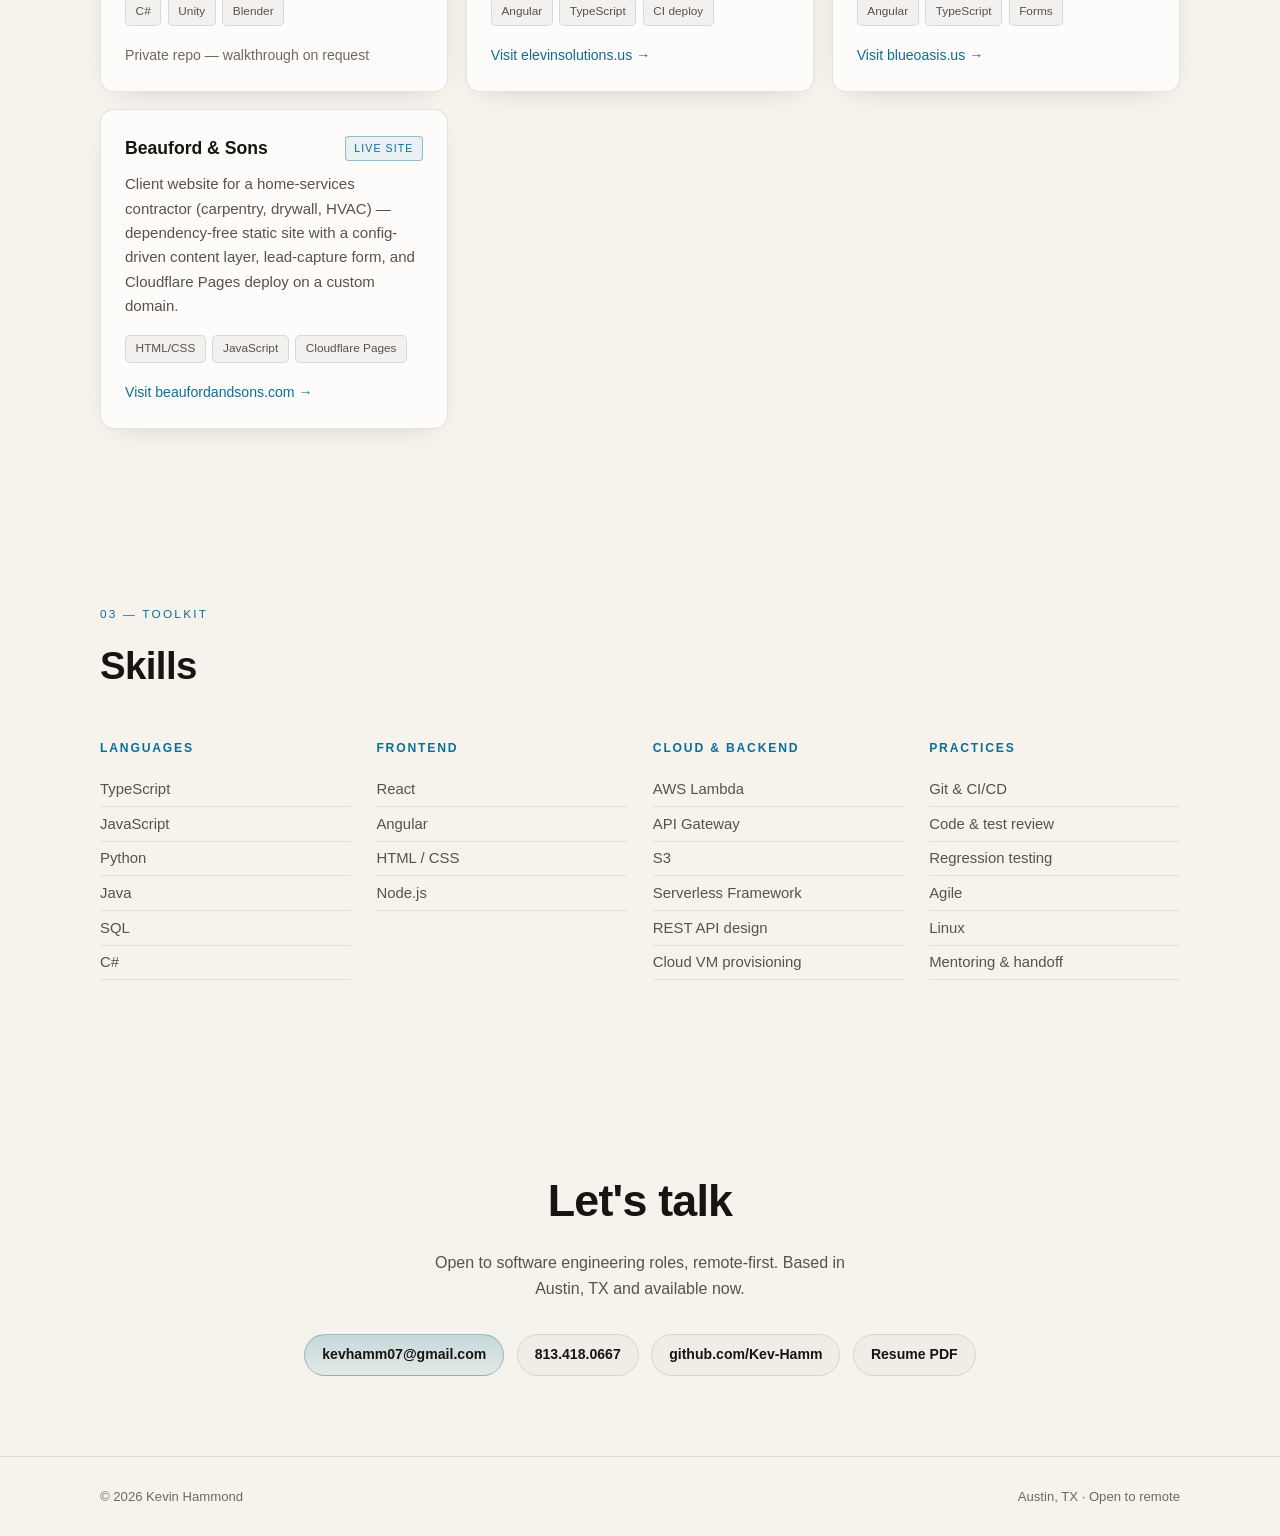
==== commit 333ee242: "Duck: no speech check, and no mic in the Samsung browser (it crashed there) Kev's S25 (Samsung Inter" ====
--- a/index.html
+++ b/index.html
@@ -66,7 +66,7 @@
     }
   })();
 </script>
-  <script type="module" crossorigin src="./assets/index-wtJRs0pg.js"></script>
+  <script type="module" crossorigin src="./assets/index-DsOrglRw.js"></script>
   <link rel="stylesheet" crossorigin href="./assets/index-PUatevFd.css">
 </head>
 <body>
